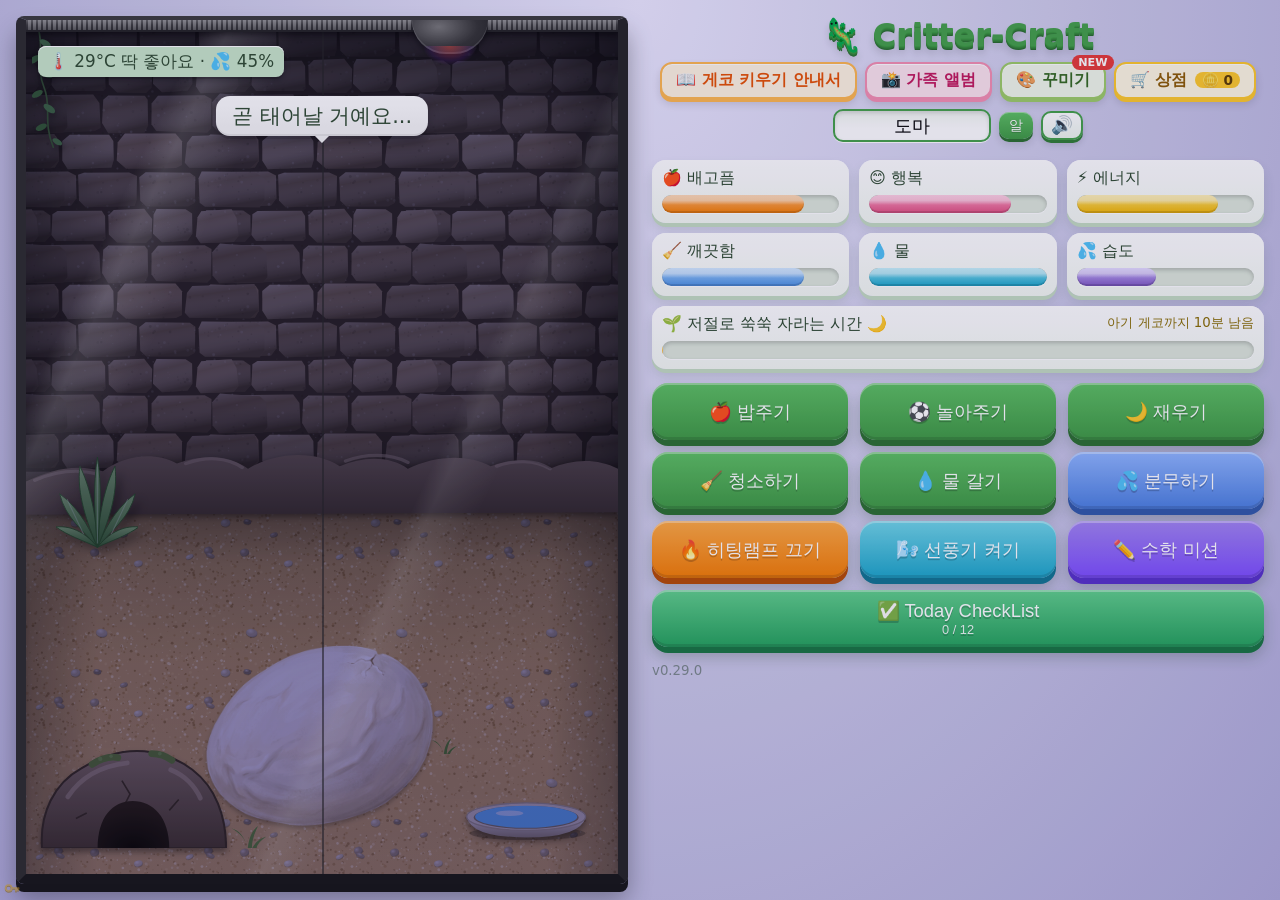
==== index.html @ 1909755d "Gecko sits on the floor: offset transparent image padding, tighter contact shadow, flatter walk (v0." ====
<!doctype html>
<html lang="ko">
<head>
<meta charset="utf-8">
<meta name="viewport" content="width=device-width, initial-scale=1">
<title>Critter-Craft 도마뱀 다마고치</title>
<meta name="theme-color" content="#3d9a41">
<link rel="manifest" href="manifest.webmanifest">
<link rel="icon" href="icon-192.png">
<link rel="apple-touch-icon" href="icon-192.png">
<link rel="stylesheet" href="style.css?v=0.29.0">
</head>
<body>
<main id="app">
  <h1>🦎 Critter-Craft</h1>
  <nav id="topLinks">
    <a id="helpLink" href="help.html">📖 게코 키우기 안내서</a>
    <button id="albumBtn">📸 가족 앨범</button>
    <button id="decorBtn">🎨 꾸미기 <span id="decorNew" hidden>NEW</span></button>
    <button id="shopBtn">🛒 상점 <span id="coinLabel">🪙 0</span></button>
  </nav>

  <section id="nameRow">
    <input id="nameInput" maxlength="10" aria-label="이름">
    <span id="stageLabel"></span>
    <button id="muteBtn">🔊</button>
  </section>

  <section id="room">
    <!-- 돌벽과 모래 바닥 (무늬는 assets/cage/wall.svg, floor.svg) -->
    <div id="wall"></div>
    <div id="floor"></div>
    <div id="lid"></div>
    <div id="lamp"><div id="glow"></div></div>
    <div id="thermo">🌡️ <span id="temp">31°C</span> · 💦 <span id="humid">45%</span></div>
    <div id="decor">
      <!-- 벽과 바닥이 만나는 곳의 바위 턱 -->
      <svg class="d-back" viewBox="0 0 400 60" preserveAspectRatio="none" aria-hidden="true">
        <defs><linearGradient id="backG" x1="0" y1="0" x2="0" y2="1"><stop offset="0" stop-color="#7b6a58"/><stop offset="1" stop-color="#4f4136"/></linearGradient></defs>
        <path d="M0 60V34c18-10 34-14 52-8 14-12 34-16 50-6 18-8 36-6 48 4 20-14 46-14 62-2 16-8 34-8 46 2 18-10 40-12 56-2 14-6 28-6 40 2 16-8 32-8 46 0v34z" fill="url(#backG)"/>
        <path d="M6 33c14-7 28-9 42-5M108 20c14-6 28-5 38 3M216 18c14-6 30-6 42 1M318 22c12-5 26-5 36 2" stroke="#a8957f" stroke-width="2.5" fill="none" stroke-linecap="round" opacity=".55"/>
      </svg>
      <!-- 위에서 늘어진 덩굴 -->
      <svg class="d-vine" viewBox="0 0 80 180" aria-hidden="true">
        <path d="M10 0C18 30 6 58 18 86s-2 52 14 90" stroke="#4d7a3a" stroke-width="2.5" fill="none" stroke-linecap="round"/>
        <g fill="#5f9e4f">
          <ellipse cx="20" cy="20" rx="9" ry="4.5" transform="rotate(30 20 20)"/>
          <ellipse cx="4" cy="44" rx="9" ry="4.5" transform="rotate(-35 4 44)" fill="#4f8c40"/>
          <ellipse cx="22" cy="66" rx="10" ry="5" transform="rotate(25 22 66)"/>
          <ellipse cx="8" cy="96" rx="9" ry="4.5" transform="rotate(-30 8 96)" fill="#4f8c40"/>
          <ellipse cx="26" cy="118" rx="10" ry="5" transform="rotate(35 26 118)"/>
          <ellipse cx="14" cy="146" rx="9" ry="4.5" transform="rotate(-25 14 146)" fill="#4f8c40"/>
          <ellipse cx="38" cy="168" rx="8" ry="4" transform="rotate(30 38 168)"/>
        </g>
      </svg>
      <!-- 다육식물 -->
      <svg class="d-plant" viewBox="0 0 90 100" aria-hidden="true">
        <defs><linearGradient id="leafG" x1="0" y1="0" x2="0" y2="1"><stop offset="0" stop-color="#9ccf7c"/><stop offset="1" stop-color="#3f7a3a"/></linearGradient></defs>
        <g fill="url(#leafG)" stroke="#346a2f" stroke-width="1">
          <path d="M45 98C30 80 10 66 4 40c16 12 30 30 41 58z"/>
          <path d="M45 98C60 80 80 66 86 40c-16 12-30 30-41 58z"/>
          <path d="M45 98C34 72 22 40 26 10c10 20 18 52 19 88z"/>
          <path d="M45 98C56 72 68 40 64 10c-10 20-18 52-19 88z"/>
          <path d="M45 98C42 66 40 30 45 0c5 30 3 66 0 98z"/>
          <path d="M45 98C28 90 14 86 0 76c18-2 34 8 45 22z"/>
          <path d="M45 98C62 90 76 86 90 76c-18-2-34 8-45 22z"/>
        </g>
        <path d="M45 94V8M30 84L12 46M60 84l18-38" stroke="#c9e8b4" stroke-width="1.2" opacity=".5" fill="none"/>
      </svg>
      <!-- 바위 은신처 -->
      <svg class="d-hide" viewBox="0 0 140 80" aria-hidden="true">
        <defs>
          <linearGradient id="hideG" x1="0" y1="0" x2="0" y2="1"><stop offset="0" stop-color="#a08b76"/><stop offset="1" stop-color="#5a4a3c"/></linearGradient>
          <radialGradient id="hideIn" cx=".5" cy="1" r=".9"><stop offset="0" stop-color="#0b0805"/><stop offset="1" stop-color="#32261c"/></radialGradient>
        </defs>
        <path d="M3 80C1 54 12 32 32 21 48 11 66 6 84 9c23 4 41 18 49 38 5 12 6 22 6 33z" fill="url(#hideG)" stroke="#45382c" stroke-width="1.5"/>
        <path d="M22 42c10-15 26-23 44-25M98 22c10 4 18 12 22 21" stroke="#cdb9a1" stroke-width="3.5" stroke-linecap="round" fill="none" opacity=".55"/>
        <path d="M62 30l6 10-4 8M104 44l-7 8M28 58l8-4" stroke="#45382c" stroke-width="1.2" fill="none"/>
        <path d="M40 18c6-4 13-6 19-5M84 10c6 0 11 2 15 5" stroke="#6b8f45" stroke-width="5" stroke-linecap="round" fill="none"/>
        <g fill="#7fa857"><circle cx="46" cy="14" r="1.6"/><circle cx="54" cy="12" r="1.3"/><circle cx="90" cy="10" r="1.4"/></g>
        <path d="M44 80c0-23 11-35 26-35s27 12 27 35z" fill="url(#hideIn)"/>
        <!-- 상점 업그레이드 2단계: 이끼 동굴 (3단계에도 남는다) -->
        <g id="hideMoss">
          <path d="M14 40c8-14 22-24 40-28 18-4 38-1 52 10 8 6 14 14 18 24" stroke="#5f9e4f" stroke-width="9" stroke-linecap="round" fill="none" opacity=".92"/>
          <path d="M20 36c10-12 24-19 38-21M92 16c12 5 22 14 27 24" stroke="#8cc56a" stroke-width="3.5" stroke-linecap="round" fill="none"/>
          <path d="M6 70c2-8 6-14 12-18M134 68c-1-8-4-14-9-18" stroke="#5f9e4f" stroke-width="6" stroke-linecap="round" fill="none"/>
          <g fill="#ffd1e8"><circle cx="36" cy="20" r="2.6"/><circle cx="76" cy="8" r="2.4"/><circle cx="112" cy="24" r="2.6"/></g>
          <g fill="#ffeb3b"><circle cx="36" cy="20" r="1"/><circle cx="76" cy="8" r="1"/><circle cx="112" cy="24" r="1"/></g>
        </g>
        <!-- 3단계: 수정 동굴 -->
        <g id="hideGems">
          <polygon points="100,80 106,54 112,80" fill="#b39ddb"/><polygon points="106,80 106,54 112,80" fill="#9575cd"/>
          <polygon points="112,80 120,62 127,80" fill="#80deea"/><polygon points="120,80 120,62 127,80" fill="#4dd0e1"/>
          <polygon points="20,80 27,58 33,80" fill="#f48fb1"/><polygon points="27,80 27,58 33,80" fill="#ec407a"/>
          <path d="M103 64l2-6M23 70l2-7M115 72l2-5" stroke="#fff" stroke-width="1.4" stroke-linecap="round" opacity=".9"/>
        </g>
      </svg>
      <!-- 도자기 물그릇 (#waterFill은 물의 양에 따라 game.js가 바꾼다) -->
      <svg class="d-dish" id="dish" viewBox="0 0 90 32" aria-label="물그릇">
        <defs><linearGradient id="bowlG" x1="0" y1="0" x2="0" y2="1"><stop offset="0" stop-color="#ece7df"/><stop offset="1" stop-color="#9e9487"/></linearGradient></defs>
        <ellipse cx="46" cy="27" rx="42" ry="5" fill="#000" opacity=".25"/>
        <path d="M2 15Q5 30 45 30T88 15z" fill="url(#bowlG)"/>
        <ellipse id="dishRim" cx="45" cy="15" rx="43" ry="10" fill="#dcd5ca" stroke="#b3a99c"/>
        <ellipse cx="45" cy="15.5" rx="38" ry="8.3" fill="#8d8478"/>
        <ellipse id="waterFill" cx="45" cy="15" rx="37" ry="8" fill="#6ec6ff"/>
        <ellipse cx="33" cy="12.5" rx="10" ry="2" fill="#fff9"/>
        <!-- 상점 업그레이드 3단계: 퐁퐁 물결 -->
        <ellipse id="dishRipple" class="ripple" cx="48" cy="15" rx="9" ry="2.2" fill="none" stroke="#fff" stroke-width="1.1"/>
        <ellipse class="ripple r2" cx="48" cy="15" rx="9" ry="2.2" fill="none" stroke="#fff" stroke-width="1.1"/>
      </svg>
      <!-- 바닥의 작은 풀 -->
      <svg class="d-tuft t1" viewBox="0 0 40 24" aria-hidden="true"><path d="M20 24C18 14 12 8 4 4c8 2 13 8 16 20 1-10 4-18 10-22-4 8-6 14-6 22 3-6 7-10 14-12-6 4-9 8-10 12z" fill="#6c9a4a"/></svg>
      <svg class="d-tuft t2" viewBox="0 0 40 24" aria-hidden="true"><path d="M20 24C18 14 12 8 4 4c8 2 13 8 16 20 1-10 4-18 10-22-4 8-6 14-6 22 3-6 7-10 14-12-6 4-9 8-10 12z" fill="#5d8c3f"/></svg>
    </div>
    <!-- 아이가 꾸민 장식 (게코보다 뒤에 놓인다) -->
    <div id="decorLayer"></div>
    <div id="decorTools" hidden>
      <button data-tool="flip" aria-label="뒤집기">↔️</button>
      <button data-tool="smaller" aria-label="작게">➖</button>
      <button data-tool="bigger" aria-label="크게">➕</button>
      <button data-tool="remove" aria-label="빼기">🗑️</button>
    </div>
    <div id="bubble"></div>
    <div id="pet">
      <div id="petBody">
        <svg id="lizard" viewBox="0 0 200 140" preserveAspectRatio="xMidYMax meet" role="img" aria-label="도마뱀"></svg>
        <img id="petImg" alt="도마뱀" style="display:none" draggable="false">
        <!-- 그림 위에 겹치는 혀·눈꺼풀. 좌표는 그림 기준 0~100 (그림과 똑같이 맞춰진다) -->
        <svg id="petFx" viewBox="0 0 100 100" preserveAspectRatio="xMidYMax meet" aria-hidden="true" style="display:none">
          <path id="tongue" d="M0 0" fill="none" stroke="#e46f86" stroke-width="2.2" stroke-linecap="round"/>
          <g id="lids">
            <ellipse id="lid1" class="lid" rx="0" ry="0"/><path id="lidLine1" class="lid-line" d="M0 0"/>
            <ellipse id="lid2" class="lid" rx="0" ry="0"/><path id="lidLine2" class="lid-line" d="M0 0"/>
          </g>
        </svg>
      </div>
    </div>
    <div id="poops"></div>
    <div id="dark" hidden>💤</div>
    <div id="playPicker" style="display:none">
      <button data-play="bugs">🦗 벌레 잡기</button>
      <button data-play="match">🃏 짝 맞추기</button>
      <button data-play="hide">🙈 숨바꼭질</button>
      <button data-play="" class="link">그만두기</button>
    </div>
    <div id="foodPicker" style="display:none">
      <button data-food="cricket">🦗 귀뚜라미</button>
      <button data-food="worm">🐛 밀웜</button>
      <button data-food="silk" id="silkBtn" style="display:none">🪱 누에 <small id="silkCount"></small></button>
      <button data-food="" class="link">그만두기</button>
    </div>
    <div id="ambient"></div>
    <div id="glass"></div>
    <canvas id="fog"></canvas>
  </section>

  <section id="stats">
    <label>🍎 배고픔<progress id="s-hunger" max="100"></progress></label>
    <label>😊 행복<progress id="s-happy" max="100"></progress></label>
    <label>⚡ 에너지<progress id="s-energy" max="100"></progress></label>
    <label>🧹 깨끗함<progress id="s-clean" max="100"></progress></label>
    <label>💧 물<progress id="s-water" max="100"></progress></label>
    <label>💦 습도<progress id="s-humid" max="100"></progress></label>
    <label class="wide">🌱 <span id="growLabel">성장</span> <small id="growLeft"></small><progress id="s-grow" max="100"></progress></label>
  </section>

  <section id="actions">
    <button data-act="feed">🍎 밥주기</button>
    <button data-act="play">⚽ 놀아주기</button>
    <button data-act="sleep" id="sleepBtn">🌙 재우기</button>
    <button data-act="clean">🧹 청소하기</button>
    <button data-act="water">💧 물 갈기</button>
    <button data-act="mist" id="mistBtn">💦 분무하기</button>
    <button id="lampBtn">🔥 히팅램프 끄기</button>
    <button id="fanBtn">🌬️ 선풍기 켜기</button>
    <button id="mathBtn">✏️ 수학 미션 <small id="mathLeft"></small></button>
    <button id="checkBtn">✅ Today CheckList <small id="checkLeft"></small></button>
  </section>

  <!-- Today CheckList: 다 체크하면 하루 한 번 성장 6시간 빨라짐 -->
  <div id="checkPanel" class="m-panel" hidden>
    <div class="m-card" role="dialog" aria-modal="true" aria-labelledby="checkTitle">
      <button id="checkClose" class="m-close" aria-label="닫기">✕</button>
      <h2 id="checkTitle">✅ Today CheckList</h2>
      <progress id="checkProg" max="12" value="0"></progress>
      <p id="checkMsg"></p>
      <p id="checkStreak"></p>
      <div id="checkList"></div>
      <button id="checkDone" class="m-big">확인</button>
    </div>
  </div>

  <!-- 짝 맞추기 놀이 -->
  <div id="matchPanel" class="m-panel" hidden>
    <div class="m-card" role="dialog" aria-modal="true" aria-labelledby="matchTitle">
      <button id="matchClose" class="m-close" aria-label="그만하기">✕</button>
      <h2 id="matchTitle">🃏 짝 맞추기</h2>
      <p id="matchMsg"></p>
      <div id="matchGrid"></div>
      <p id="matchMoves"></p>
    </div>
  </div>

  <div id="albumPanel" class="m-panel" hidden>
    <div class="m-card" role="dialog" aria-modal="true" aria-labelledby="albumTitle">
      <button id="albumClose" class="m-close" aria-label="닫기">✕</button>
      <h2 id="albumTitle">📸 가족 앨범</h2>
      <p id="albumNews" hidden></p>
      <div id="albumTabs" role="tablist">
        <button id="tabPhotos" role="tab" aria-selected="true">📷 사진</button>
        <button id="tabDex" role="tab" aria-selected="false">📖 도감 <small id="dexCount"></small></button>
      </div>
      <div id="photoView">
        <p id="albumEmpty">아직 사진이 없어요.<br>어른 게코가 알을 낳으면 여기에 사진이 남아요!</p>
        <div id="albumList"></div>
      </div>
      <div id="dexView" hidden>
        <p id="dexHint">알에서 어떤 게코가 나올지 몰라요! 만난 게코는 도감에 기록돼요.</p>
        <div id="dexList"></div>
      </div>
      <button id="albumDone" class="m-big">확인</button>
      <button id="resetBtn" class="link">처음부터 다시 시작하기</button>
    </div>
  </div>

  <!-- 처음부터 다시: 실수로 누르지 않게 한 번 더 묻는다 -->
  <div id="resetPanel" class="m-panel" hidden>
    <div class="m-card" role="alertdialog" aria-modal="true" aria-labelledby="resetTitle" aria-describedby="resetDesc">
      <h2 id="resetTitle">⚠️ 정말 처음부터 다시 할까요?</h2>
      <p id="resetDesc">지금 키우는 게코, <b>가족 앨범 사진</b>, <b>도감</b>,<br>코인과 장식이 <b>모두 사라지고</b> 되돌릴 수 없어요.</p>
      <button id="resetNo" class="m-big">아니요, 계속 키울래요</button>
      <button id="resetYes" class="m-danger">네, 모두 지우고 처음부터</button>
    </div>
  </div>

  <!-- 꾸미기 장식함: 가로 화면에서는 오른쪽 절반, 세로 화면에서는 아래쪽에 뜬다 -->
  <div id="decorTray" hidden>
    <div class="tray-head">
      <b>🎨 사육장 꾸미기</b> <small id="decorCount"></small>
      <button id="decorDone" class="m-big">다 했어요</button>
    </div>
    <p class="tray-hint">장식을 <b>끌어서</b> 사육장에 놓아요. 놓은 장식을 <b>톡</b> 누르면 뒤집기·크기·빼기를 할 수 있어요.</p>
    <div id="decorList"></div>
  </div>

  <div id="shopPanel" class="m-panel" hidden>
    <div class="m-card" role="dialog" aria-modal="true" aria-labelledby="shopTitle">
      <button id="shopClose" class="m-close" aria-label="닫기">✕</button>
      <h2 id="shopTitle">🛒 게코 상점</h2>
      <p class="shop-coins">내 코인 <b id="shopCoins">🪙 0</b></p>
      <p class="shop-hint">⚽ 놀아주기를 하면 코인을 모을 수 있어요</p>
      <p id="shopMsg"></p>
      <h3>🏠 사육장 업그레이드</h3>
      <div id="shopUps"></div>
      <h3>🎨 장식</h3>
      <div id="shopDecor"></div>
      <button id="shopDone" class="m-big">다 샀어요</button>
    </div>
  </div>

  <div id="mathPanel" class="m-panel" hidden>
    <div class="m-card" role="dialog" aria-modal="true" aria-labelledby="mathTitle">
      <button id="mathClose" class="m-close" aria-label="닫기">✕</button>
      <h2 id="mathTitle">✏️ 수학 미션</h2>
      <div id="mathIntro">
        <p>문제 5개 중 <b>4개 이상</b> 맞히면<br>🦴 <b>칼슘 영양제</b>를 받아요!</p>
        <p class="m-reward" id="mathReward"></p>
        <div id="mathGrades" role="radiogroup" aria-label="학년">
          <button data-grade="2" role="radio">2학년<small>× 구구단</small></button>
          <button data-grade="3" role="radio">3학년<small>+ − × ÷</small></button>
        </div>
        <p id="mathToday"></p>
        <p id="mathReview"></p>
        <div id="mathSkillsBox">
          <b>내 실력</b> <small>(4문제 연속 맞히면 ★ 레벨 업!)</small>
          <div id="mathSkills"></div>
        </div>
        <button id="mathStart" class="m-big">시작하기</button>
      </div>
      <div id="mathQuiz" hidden>
        <div id="mathDots"></div>
        <div id="mathTag"></div>
        <div id="mathQ"></div>
        <div id="mathA"></div>
        <div id="mathFeedback"></div>
        <div id="mathPad">
          <button data-key="1">1</button><button data-key="2">2</button><button data-key="3">3</button>
          <button data-key="4">4</button><button data-key="5">5</button><button data-key="6">6</button>
          <button data-key="7">7</button><button data-key="8">8</button><button data-key="9">9</button>
          <button data-key="del" aria-label="지우기">⌫</button><button data-key="0">0</button><button data-key="ok" class="m-ok">확인</button>
        </div>
      </div>
      <div id="mathResult" hidden>
        <div id="mathScore"></div>
        <p id="mathMsg"></p>
        <button id="mathAgain" class="m-big">다시 하기</button>
        <button id="mathDone" class="link">닫기</button>
      </div>
    </div>
  </div>

  <section id="testBar" hidden>
    <b>🧪 테스트 모드</b> · 성장 <span id="testSpeed"></span>배 · 실제 게코와 따로 저장
    <div id="testInfo"></div>
    <button data-skip="60">⏩ 1시간 건너뛰기</button>
    <button data-skip="480">⏩ 8시간 건너뛰기</button>
    <button id="testShed">🦎 탈피 시작 (하얘짐)</button>
    <button id="testShedNow">✨ 바로 허물 벗기</button>
  </section>

  <!-- 돌봄 문제: 밥 주기 전에 곱셈 한 문제 -->
  <div id="cqPanel" class="m-panel" hidden>
    <div class="m-card" role="dialog" aria-modal="true" aria-labelledby="cqTitle">
      <button id="cqClose" class="m-close" aria-label="닫기">✕</button>
      <h2 id="cqTitle"></h2>
      <div id="cqTag"></div>
      <div id="cqQ"></div>
      <div id="cqA"></div>
      <div id="cqFeedback"></div>
      <div id="cqPad">
        <button data-cq="1">1</button><button data-cq="2">2</button><button data-cq="3">3</button>
        <button data-cq="4">4</button><button data-cq="5">5</button><button data-cq="6">6</button>
        <button data-cq="7">7</button><button data-cq="8">8</button><button data-cq="9">9</button>
        <button data-cq="del" aria-label="지우기">⌫</button><button data-cq="0">0</button><button data-cq="ok" class="m-ok">확인</button>
      </div>
    </div>
  </div>

  <!-- 영어 받아쓰기: 놀이·청소·물·분무 전에 단어 하나 -->
  <div id="spPanel" class="m-panel" hidden>
    <div class="m-card" role="dialog" aria-modal="true" aria-labelledby="spTitle">
      <button id="spClose" class="m-close" aria-label="닫기">✕</button>
      <h2 id="spTitle"></h2>
      <div id="spHint"><span id="spKo"></span><span id="spLen"></span></div>
      <div id="spLives"></div>
      <div id="spTries"></div>
      <div id="spA" lang="en"></div>
      <div id="spFeedback"></div>
      <div id="spKeys" lang="en"></div>
    </div>
  </div>

  <!-- 어른용 황금 열쇠: 3자리 곱셈을 맞혀야 열린다. 학습 기록 · 설정 · 성장 단계 건너뛰기 -->
  <div id="keyPanel" class="m-panel" hidden>
    <div class="m-card" role="dialog" aria-modal="true" aria-labelledby="keyTitle">
      <button id="keyClose" class="m-close" aria-label="닫기">✕</button>
      <h2 id="keyTitle">🔑 황금 열쇠</h2>
      <div id="keyLock">
        <p class="key-hint">어른 확인 문제를 맞혀야 열려요</p>
        <div id="keyQ"></div>
        <input id="keyAns" type="text" inputmode="numeric" autocomplete="off" aria-label="정답">
        <p id="keyMsg"></p>
        <button id="keyOk" class="m-big">열기</button>
      </div>
      <div id="keyMenu" hidden>
        <h3>📊 학습 기록</h3>
        <div id="keyDays"></div>
        <div id="keyTypes"></div>
        <div id="keyWrong"></div>
        <h3>⚙️ 설정</h3>
        <label class="key-toggle"><input type="checkbox" id="keyCareQuiz"> 돌봄할 때 문제 내기
          <small>밥주기 전엔 곱셈 · 놀아주기 · 청소 · 물 갈기 · 분무 전엔 영어 받아쓰기</small></label>
        <h3>⏩ 성장 단계 건너뛰기</h3>
        <div id="keyStages"></div>
        <button id="keyDone" class="m-big">닫기</button>
      </div>
    </div>
  </div>

  <footer><button id="keyBtn" aria-label="황금 열쇠"><svg viewBox="0 0 24 24" aria-hidden="true"><circle cx="7" cy="12" r="4.5" fill="none" stroke="currentColor" stroke-width="2.6"/><path d="M11.5 12H22M18 12v4M21 12v3" fill="none" stroke="currentColor" stroke-width="2.6" stroke-linecap="round"/></svg></button><small style="opacity:.5">v0.29.0</small></footer>
</main>
<script src="game.js?v=0.29.0"></script>
<script>
  // 앱처럼 설치 + 인터넷 없이도 실행 (sw.js)
  if ("serviceWorker" in navigator) navigator.serviceWorker.register("sw.js").catch(() => {});
</script>
</body>
</html>
---- style.css ----
:root { --bg: #e8f5e9; --card: #fff; --ink: #2e4a2f; --accent: #43a047; }
* { box-sizing: border-box; }
body { margin: 0; min-height: 100vh; font-family: "Malgun Gothic", system-ui, sans-serif; color: var(--ink);
  background: radial-gradient(ellipse at 50% 0, #f7fff5, var(--bg) 45%, #cfe6cd); background-attachment: fixed; }
#app { max-width: 420px; margin: 0 auto; padding: 16px; text-align: center; }
/* 제목: 아래로 겹친 그림자로 도톰하게 */
h1 { margin: 8px 0 12px; font-size: 1.6rem; color: var(--accent);
  text-shadow: 0 1px 0 #3a9a3e, 0 2px 0 #348937, 0 3px 0 #2e7d32, 0 4px 0 #276b2a, 0 7px 8px #0003; }
#nameRow { display: flex; gap: 8px; justify-content: center; align-items: center; margin-bottom: 8px; }
#nameInput { font-size: 1.1rem; width: 9em; text-align: center; border: 2px solid var(--accent); border-radius: 10px; padding: 4px;
  background: linear-gradient(#f1f6f0, #fff 60%); box-shadow: inset 0 2px 4px #0002, 0 1px 0 #fff; }
#stageLabel { background: linear-gradient(#5cc160, #3d9a41); color: #fff; border-radius: 10px; padding: 4px 10px; font-size: .9rem;
  text-shadow: 0 1px 0 #0003; box-shadow: inset 0 1px 0 #fff6, 0 3px 0 #2a6f2d, 0 5px 8px #0002; }
/* 사육장(테라리움): 검은 프레임 + 돌 배경벽 + 모래 바닥재 */
#room { position: relative; height: 280px; overflow: hidden; border: 10px solid #2b2b2b; border-top-width: 4px; border-radius: 8px;
  /* --floor: 벽과 바닥이 만나는 높이 (위에서부터 %) */
  --floor: 65%;
  background: linear-gradient(#5f5143 65%, #c79d62 65%);
  /* 안쪽: 뚜껑 밑 그늘 + 가장자리 어둡게 / 바깥: 두꺼운 프레임 아랫면 + 바닥에 드리운 그림자 */
  border-color: #3a3a3a #232323 #151515 #2b2b2b;
  box-shadow: inset 0 22px 26px -14px #000a, inset 0 0 30px #0007, inset 0 -10px 14px -8px #fff2,
    0 8px 0 #141414, 0 16px 24px #0005; transition: filter .5s; }
#room.night { filter: brightness(.55); }
/* 배경 그림(assets/cage/background.png)이 있으면 그림을 쓰고 기본 장식은 숨긴다 */
#room.has-bg { background-size: cover; background-position: center bottom; }
#room.has-bg #decor, #room.has-bg #wall, #room.has-bg #floor { display: none; }
/* 돌벽: 위쪽(뚜껑 그늘)과 양옆을 어둡게 해서 깊이감 */
#wall { position: absolute; left: 0; right: 0; top: 0; height: var(--floor);
  background: linear-gradient(#000a, #0000 22%, #0000 78%, #0005), linear-gradient(90deg, #0006, #0000 14%, #0000 86%, #0006),
    url(assets/cage/wall.svg) 0 0 / 200px auto repeat; }
/* 모래 바닥: 안쪽(벽 쪽)은 어둡고 앞쪽은 밝게 */
#floor { position: absolute; left: 0; right: 0; bottom: 0; top: calc(var(--floor) - 1px);
  background: linear-gradient(#0007, #0002 18%, #0000 45%, #fff1), linear-gradient(90deg, #0004, #0000 12%, #0000 88%, #0004),
    url(assets/cage/floor.svg) 0 0 / 150px auto repeat;
  box-shadow: inset 0 6px 8px -4px #0009; }
.d-back { left: 0; width: 100%; height: 9%; bottom: calc(100% - var(--floor) - 2%); }
#decor .d-back { filter: drop-shadow(0 3px 3px #0006); }
.d-vine { left: 1%; top: 10px; width: 9%; }
#decor .d-vine { filter: drop-shadow(2px 4px 3px #0006); }
.d-tuft { width: 7%; }
.d-tuft.t1 { left: 34%; bottom: 3%; }
.d-tuft.t2 { right: 27%; bottom: 14%; width: 5%; }
#decor .d-tuft { filter: none; }

/* ---- 아이가 꾸민 장식 ---- */
#decorLayer { position: absolute; inset: 0; pointer-events: none; }
.decor-item { position: absolute; transform: translate(-50%, -100%) scaleX(var(--flip, 1)); line-height: 1; user-select: none;
  filter: drop-shadow(0 5px 3px #0006); touch-action: none; }
#room.decorating .decor-item { pointer-events: auto; cursor: grab; }
#room.decorating .decor-item.sel { outline: 3px dashed #ffeb3b; outline-offset: 4px; border-radius: 8px; }
#room.decorating .decor-item.dragging { cursor: grabbing; filter: drop-shadow(0 14px 8px #0007); opacity: .9; }
#room.decorating #pet { pointer-events: none; }
#room.decorating::after { content: "🎨 꾸미는 중"; position: absolute; right: 10px; top: 20px; z-index: 6; padding: 3px 10px; border-radius: 999px;
  background: #ffeb3bdd; color: #5a4a00; font-weight: bold; font-size: .9rem; }
#decorTools { position: absolute; z-index: 7; display: flex; gap: 6px; transform: translate(-50%, -100%); padding: 6px; border-radius: 14px;
  background: linear-gradient(#fff, #f2f2f2); box-shadow: 0 4px 0 #0002, 0 8px 14px #0005; }
#decorTools button { font-size: 1.3rem; width: 46px; height: 46px; border: 0; border-radius: 10px; cursor: pointer; background: #f3f0ff;
  box-shadow: 0 3px 0 #d3c7f5; }
#decorTools button:active { transform: translateY(2px); box-shadow: 0 1px 0 #d3c7f5; }
#decorBtn { position: relative; padding: 6px 14px; border-radius: 12px; border: 2px solid #9ccc65; background: #f1f8e9; color: #33691e; font: inherit;
  font-weight: bold; cursor: pointer; box-shadow: inset 0 1px 0 #fff, 0 3px 0 #9ccc65, 0 5px 8px #0002; }
#decorBtn:active { transform: translateY(2px); box-shadow: inset 0 1px 0 #fff, 0 1px 0 #9ccc65; }
#decorNew { position: absolute; top: -9px; right: -10px; padding: 1px 6px; border-radius: 999px; background: #e53935; color: #fff;
  font-size: .7rem; animation: pulse 1.2s ease-in-out infinite; }
@keyframes pulse { 50% { transform: scale(1.15); } }
/* 장식함 */
#decorTray { position: fixed; left: 0; right: 0; bottom: 0; z-index: 30; max-height: 46vh; overflow-y: auto; padding: 12px 14px 16px;
  border-radius: 22px 22px 0 0; text-align: center; background: linear-gradient(#fffdf5, #f4f8ec); box-shadow: 0 -6px 24px #0004; }
.tray-head { display: flex; align-items: center; gap: 8px; }
.tray-head b { font-size: 1.15rem; color: #33691e; }
.tray-head small { color: #6a7a5a; flex: 1; text-align: left; }
.tray-head .m-big { width: auto; margin: 0; padding: 8px 18px; font-size: 1rem; background: linear-gradient(#7cc96f, #43a047);
  box-shadow: inset 0 2px 0 #fff5, 0 4px 0 #2e7d32; }
.tray-hint { margin: 6px 0 10px; font-size: .85rem; color: #5d6b50; }
#decorList { display: grid; grid-template-columns: repeat(auto-fill, minmax(92px, 1fr)); gap: 8px; }
.tray-item { position: relative; padding: 8px 4px 6px; border-radius: 14px; background: #fff; border: 2px solid #dfe8d3; cursor: grab;
  touch-action: none; user-select: none; box-shadow: 0 3px 0 #dfe8d3; }
.tray-item .ti-icon { display: block; font-size: 2.4rem; line-height: 1.1; }
.tray-item .ti-name { display: block; font-size: .8rem; font-weight: bold; color: #3e4d33; }
.tray-item.locked { cursor: default; background: #f1f1ee; border-color: #e2e2dc; box-shadow: none; }
.tray-item.locked .ti-icon { filter: grayscale(1) brightness(.6); opacity: .45; }
.tray-item .ti-how { display: block; margin-top: 2px; font-size: .68rem; line-height: 1.25; color: #8a7a5a; }
.tray-item .ti-new { position: absolute; top: -7px; right: -5px; padding: 0 5px; border-radius: 999px; background: #e53935; color: #fff; font-size: .65rem; }
.tray-item .ti-bar { display: block; height: 5px; margin: 4px 6px 0; border-radius: 99px; background: #e2ddd0; overflow: hidden; }
.tray-item .ti-bar i { display: block; height: 100%; background: #f9a825; }
.decor-ghost { position: fixed; z-index: 60; pointer-events: none; transform: translate(-50%, -100%); line-height: 1; filter: drop-shadow(0 12px 8px #0006); }
#lid { position: absolute; inset: 0 0 auto 0; height: 12px; z-index: 4; border-bottom: 2px solid #222; box-shadow: 0 3px 5px #0007;
  background: linear-gradient(#fff3, transparent 50%, #0004), repeating-linear-gradient(90deg, #3a3a3a 0 2px, #777 2px 5px); }
#lamp { position: absolute; top: 0; right: 22%; width: 48px; height: 22px; z-index: 4; border-radius: 0 0 24px 24px; pointer-events: none;
  background: radial-gradient(ellipse at 35% 20%, #777, #333 55%, #1d1d1d); box-shadow: 0 3px 6px #0008, inset 0 -2px 0 #fff2; }
#glow { position: absolute; left: 50%; top: 16px; width: 180px; height: 170px; transform: translateX(-50%); background: radial-gradient(ellipse at top, #fff3b099, transparent 70%); transition: background .5s; }
#room.night #glow { background: radial-gradient(ellipse at top, #ff5a3a55, transparent 70%); }
#room.lamp-off #glow { display: none; }
#lamp { pointer-events: auto; cursor: pointer; }
#glow { pointer-events: none; }
#thermo[data-zone="cold"] { background: #bbdefb; }
#thermo[data-zone="good"] { background: #c8e6c9; }
#thermo[data-zone="hot"] { background: #ffccbc; }
#thermo { position: absolute; left: 8px; top: 20px; z-index: 5; background: #fffd; border-radius: 8px; padding: 2px 6px; font-size: .8rem;
  box-shadow: inset 0 1px 0 #fff, 0 2px 0 #0002, 0 3px 6px #0005; }
/* 장식이 바닥·벽에 그림자를 드리워 떠 보이지 않게 */
#decor svg { position: absolute; filter: drop-shadow(0 4px 3px #0006); }
#decor .d-plant { filter: drop-shadow(5px 6px 4px #0005); }
.d-plant { left: 5%; bottom: calc(100% - var(--floor) - 6%); width: 14%; }
.d-hide { left: 2%; bottom: 3%; width: 32%; }
.d-dish { right: 5%; bottom: 4%; width: 21%; }
/* 앞유리 반사광 + 가운데 미닫이 문틈 */
#glass { position: absolute; inset: 0; z-index: 2; pointer-events: none;
  background: linear-gradient(115deg, transparent 18%, #ffffff26 21%, transparent 28%, transparent 62%, #ffffff16 64%, transparent 69%); }
#glass::after { content: ""; position: absolute; left: 50%; top: 0; bottom: 0; width: 2px; background: #2229; }
/* #pet: 돌아다니는 틀. left는 game.js가 바꾸고, --face가 -1이면 왼쪽을 본다 */
/* --sink: 그림 아래 투명 여백만큼 내려서 발이 바닥에 닿게 (game.js updateSink) */
#pet { position: absolute; left: 22.5%; bottom: 5%; width: 55%; height: 62%; transform: translateY(var(--sink, 0px)) scaleX(var(--face, 1)); }
/* 발밑 그림자: 몸이 뜨면 작고 옅어진다 (transform 때문에 #pet 안에서만 뒤로 깔림) */
#pet::after { content: ""; position: absolute; left: 14%; right: 14%; bottom: -2.5%; height: 7%; z-index: -1; pointer-events: none;
  background: radial-gradient(closest-side, #0008, #0004 55%, transparent); animation: shadow-bob 3.2s ease-in-out infinite; }
@keyframes shadow-bob { 50% { transform: scale(.97); opacity: .9; } }
#room.night #pet::after { animation: none; }
#room[data-action="play"] #pet::after { animation: shadow-hop .5s ease-in-out infinite; }
@keyframes shadow-hop { 50% { transform: scale(.65); opacity: .45; } }
/* #petBody: 그림 + 겹치는 혀·눈꺼풀을 같이 움직이는 틀 (걷기·먹기·뛰기 애니메이션은 여기에) */
#petBody { position: absolute; inset: 0; transform-origin: 35% 90%; transition: transform .4s ease; }
#lizard, #petImg { filter: drop-shadow(0 3px 2px #0004); }
/* 숨쉬기: 배 쪽이 살짝 볼록해졌다 돌아온다. 잘 때는 더 느리게 */
#lizard, #petImg { display: block; position: absolute; inset: 0; width: 100%; height: 100%;
  transform-origin: 50% 72%; animation: breathe 3.2s ease-in-out infinite; }
#petImg { object-fit: contain; object-position: center bottom; pointer-events: none; -webkit-user-drag: none; -webkit-touch-callout: none;
  transition: filter 2.5s ease; }
#lizard.sleeping, #petImg.sleeping { animation-duration: 5s; }
@keyframes breathe { 50% { transform: scale(1.012, 1.03); } }
#petFx { position: absolute; inset: 0; width: 100%; height: 100%; overflow: visible; pointer-events: none; }
#tongue { stroke-dasharray: 0 999; }
#lids { opacity: 0; transition: opacity .35s; }
.lid-line { fill: none; stroke: #4a3218; stroke-width: .8; stroke-linecap: round; }
#pet { -webkit-touch-callout: none; user-select: none; }
/* 길게 쓰다듬기: 눈을 지그시 감고 턱을 바닥에 댄다 */
#pet.petting #petBody { transform: rotate(4deg) translateY(2%); transition: transform .6s ease; }
#pet.petting #lids { opacity: 1; }
#pet.petting #petImg { animation-duration: 4.6s; }
/* 유리를 두드리면 고개를 들고 쳐다본다 */
#pet.look #petBody { transform: rotate(-3deg); transition: transform .25s ease-out; }
/* 탈피 직전: 몸이 뿌옇고 하얗게 변한다 */
#pet.pale #petImg { filter: saturate(.25) brightness(1.2) contrast(.8) drop-shadow(0 3px 2px #0004); }
/* 탈피 중: 벽에 몸을 비빈다 */
#pet.rubbing #petBody { animation: rub .16s ease-in-out infinite alternate; }
@keyframes rub { from { transform: translateX(-3px) rotate(-1.5deg); } to { transform: translateX(3px) rotate(1.5deg); } }
#pet.walking #petBody { animation: waddle .45s ease-in-out infinite alternate; }
@keyframes waddle { from { transform: rotate(-1.2deg) translateX(-1px); } to { transform: rotate(1.2deg) translateX(1px); } }
#bubble { position: absolute; top: 48px; left: 50%; transform: translateX(-50%); background: linear-gradient(#fff, #f2f2f2); border-radius: 14px; padding: 4px 12px; font-size: .95rem; z-index: 5; min-height: 1.6em; white-space: nowrap;
  box-shadow: inset 0 -2px 0 #0001, 0 3px 0 #0002, 0 6px 12px #0004; }
#bubble::after { content: ""; position: absolute; left: 50%; bottom: -7px; margin-left: -7px; border: 7px solid transparent; border-bottom: 0; border-top-color: #f2f2f2; }
/* 응가: 누르면 집게로 집혀 올라가며 사라진다 */
#poops .poop { position: absolute; z-index: 3; transform: translate(-50%, -50%); font-size: 1.5rem; padding: 6px; cursor: pointer; user-select: none; touch-action: manipulation; filter: drop-shadow(0 3px 2px #0006); }
#poops.pickable .poop { animation: wiggle .4s infinite alternate; filter: drop-shadow(0 0 6px #ffeb3b) drop-shadow(0 3px 2px #0006); }
#poops .poop.picked { animation: none; transition: transform .5s, opacity .5s; transform: translate(-50%, -170%) scale(.6); opacity: 0; }
.tongs { animation: rise .6s ease-out forwards; }
#dish { cursor: pointer; }
#dark { position: absolute; left: 16px; top: 52px; font-size: 2rem; animation: zzz 2.4s ease-in-out infinite; }
@keyframes zzz { 0% { transform: translate(0, 10px); opacity: .3; } 50% { opacity: 1; } 100% { transform: translate(14px, -16px); opacity: .3; } }

/* 활동 효과 */
.fx { position: absolute; transform: translate(-50%, -50%); z-index: 3; font-size: 2rem; pointer-events: none; user-select: none; filter: drop-shadow(0 4px 3px #0005); }
.food { transition: left .9s ease-in, top .9s ease-in; }
.bug { pointer-events: auto; cursor: pointer; font-size: 2.6rem; padding: 10px; touch-action: manipulation; animation: wiggle .3s infinite alternate; }
@keyframes wiggle { from { transform: translate(-50%, -50%) rotate(-12deg); } to { transform: translate(-50%, -50%) rotate(12deg); } }
.rise-fx { animation: rise 1.8s ease-out forwards; }
@keyframes rise { to { transform: translate(-50%, -150px) scale(1.4); opacity: 0; } }
#room[data-action="eat"] #petBody { animation: chomp .25s ease-in-out infinite alternate; }
#room[data-action="play"] #petBody { animation: hop .5s ease-in-out infinite; }
/* 탈피 효과: 떨어지는 허물 조각, 바닥에 남은 허물 */
.flake { width: 7px; height: 5px; border-radius: 40%; background: #f6f3eaee; box-shadow: 0 0 2px #fff; font-size: 0;
  animation: flake-fall 1.5s ease-in forwards; }
@keyframes flake-fall { to { transform: translate(calc(-50% + var(--dx, 0px)), 46px) rotate(220deg); opacity: 0; } }
.skin { width: 22%; z-index: 2; filter: drop-shadow(0 2px 2px #0003); }
.skin svg { display: block; width: 100%; }
.skin.eaten { transition: transform 1.6s ease-in, opacity 1.6s ease-in; transform: translate(-50%, -50%) scale(.15); opacity: 0; }
/* ---- 사냥 놀이: 집게에 물린 밀웜 ---- */
.lure { z-index: 5; font-size: 2.2rem; }
.lure .lure-tongs { position: absolute; left: 50%; bottom: 62%; width: .5em; height: 2.6em; transform: translateX(-50%);
  filter: drop-shadow(1px 2px 1px #0005); }
#room.hiding #decor { opacity: .3; transition: opacity .4s; }
.lure .worm { display: inline-block; animation: wiggle-worm .35s infinite alternate; transition: opacity .2s; }
@keyframes wiggle-worm { from { transform: rotate(-15deg); } to { transform: rotate(15deg); } }
.lure.empty .worm { opacity: 0; }
#room.hunting { touch-action: none; cursor: grab; }
/* 몸을 낮추고 꼬리를 부르르 떨다가 → 덥석! */
#pet.crouch #petBody { animation: crouch .12s ease-in-out infinite alternate; }
@keyframes crouch { from { transform: translateY(3%) scaleY(.95) rotate(1deg); } to { transform: translateY(3%) scaleY(.95) rotate(-.6deg) translateX(-1%); } }
#pet.strike #petBody { animation: strike .3s ease-out; }
@keyframes strike { 40% { transform: translateX(14%) translateY(-2%); } 100% { transform: none; } }

/* ---- 숨바꼭질: 돌·통나무·화분 ---- */
.hide-spot { pointer-events: auto; cursor: pointer; z-index: 4; width: 26%; touch-action: manipulation; transition: transform .3s ease-out; }
.hide-spot svg { display: block; width: 100%; }
.hide-spot.lift { transform: translate(-50%, -95%) rotate(-8deg); }
.hide-spot.over { animation-name: hop-over; animation-timing-function: ease-in-out; z-index: 5; }
@keyframes hop-over { 50% { transform: translate(-50%, -100%) scale(1.08); } }
.hide-spot.right { filter: drop-shadow(0 0 12px #ffeb3b) drop-shadow(0 4px 3px #0005); }
.hide-spot.wrong { animation: shake .35s; }
@keyframes shake { 25% { transform: translate(-60%, -95%); } 75% { transform: translate(-40%, -95%); } }
#pet.gone #petBody { transform: scale(.25) translateY(25%); opacity: 0; transition: transform .4s ease-in, opacity .4s; }
#pet.gone::after { opacity: 0; }
#room.hiding #pet { pointer-events: none; }

/* 유리 두드림: 동그랗게 퍼지는 파문 */
.knock-fx { width: 12px; height: 12px; border-radius: 50%; border: 2px solid #ffffffd0; box-shadow: 0 0 6px #fff8; z-index: 5;
  animation: ripple .55s ease-out forwards; }
@keyframes ripple { to { width: 80px; height: 80px; opacity: 0; border-width: 1px; } }
.spray-fx { animation: spray .9s ease-out forwards; font-size: 1.6rem; }
@keyframes spray { from { opacity: .9; } to { transform: translate(calc(-50% + var(--dx, 0px)), 70px) scale(.6); opacity: 0; } }

/* ---- 결로: 습도가 높으면 유리 가장자리부터 뿌옇게 김이 서리고 물방울이 맺힌다 ---- */
#fog { position: absolute; left: 0; top: 12px; width: 100%; height: calc(100% - 12px); z-index: 4; pointer-events: none; }
#room.foggy { touch-action: none; }

/* ---- 실제 시간에 따른 조명 ---- */
#ambient { position: absolute; inset: 0; z-index: 2; pointer-events: none; transition: opacity 3s; }
body[data-tod="day"] #ambient { mix-blend-mode: screen;
  background: linear-gradient(118deg, #fff6c855 0 12%, transparent 30%, #fff6c82e 42%, transparent 55%),
              radial-gradient(ellipse at 10% -10%, #fff3c070, transparent 60%); }
body[data-tod="dawn"] #ambient { mix-blend-mode: soft-light; background: linear-gradient(160deg, #ffb38a88, #ffd9a044 50%, transparent); }
body[data-tod="dusk"] #ambient { mix-blend-mode: soft-light; background: linear-gradient(200deg, #ff8a3daa, #ffb06044 55%, #6a4aa044); }
/* 밤: 나이트 글로 램프(붉은빛) + 푸른 달빛 */
body[data-tod="night"] #ambient { mix-blend-mode: multiply; background: linear-gradient(#5a5fb0aa, #4a3f8a99); }
body[data-tod="night"] #glow { background: radial-gradient(ellipse at top, #ff4a3a77, #a03cff22 55%, transparent 72%); }
body[data-tod="night"] #room.lamp-off #ambient { background: linear-gradient(#3a3f80cc, #2a2560bb); }
/* 화면 전체 색감도 은은하게 */
body::after { content: ""; position: fixed; inset: 0; z-index: 40; pointer-events: none; transition: background 3s; }
body[data-tod="dawn"]::after { background: #ffb38a10; }
body[data-tod="dusk"]::after { background: #ff8a3d14; }
body[data-tod="night"]::after { background: #2b246622; }
body[data-tod="night"] { background: radial-gradient(ellipse at 50% 0, #ece9ff, #cfcdea 45%, #aeaad8); background-attachment: fixed; }
body[data-tod="dusk"] { background: radial-gradient(ellipse at 50% 0, #fff6ea, #f3e3cf 45%, #dcc6a4); background-attachment: fixed; }
@keyframes chomp { to { transform: translateX(8px) scale(1.04); } }
@keyframes hop { 50% { transform: translateY(-18px); } }
#foodPicker, #playPicker { position: absolute; left: 50%; bottom: 14px; transform: translateX(-50%); z-index: 6; display: flex; gap: 8px; align-items: center; background: linear-gradient(#fff, #f4f4f4); border-radius: 16px; padding: 8px; box-shadow: inset 0 -2px 0 #0001, 0 4px 0 #0002, 0 8px 16px #0005; white-space: nowrap; }
#playPicker { flex-wrap: wrap; justify-content: center; white-space: normal; width: max-content; max-width: 94%; }
#playPicker button[data-play]:not(.link) { font-size: 1.05rem; padding: 10px 12px; border: 0; border-radius: 12px; cursor: pointer;
  background: linear-gradient(#f3fff2, #c8efc4); box-shadow: inset 0 1px 0 #fff, 0 3px 0 #6fbf6a, 0 5px 6px #0002; }
#playPicker button[data-play]:not(.link):active { transform: translateY(2px); box-shadow: inset 0 1px 0 #fff, 0 1px 0 #6fbf6a; }
#foodPicker button[data-food]:not(.link) { font-size: 1.05rem; padding: 10px 12px; border: 0; border-radius: 12px; cursor: pointer;
  background: linear-gradient(#fff8ee, #ffe0b2); box-shadow: inset 0 1px 0 #fff, 0 3px 0 #ffb74d, 0 5px 6px #0002; }
#foodPicker button[data-food]:not(.link):active { transform: translateY(2px); box-shadow: inset 0 1px 0 #fff, 0 1px 0 #ffb74d; }
#app.busy #actions button { opacity: .5; }
#stats { display: grid; grid-template-columns: 1fr 1fr; gap: 10px; margin: 14px 0 16px; text-align: left; }
/* 상태 카드: 윗면 하이라이트 + 아랫면 두께 + 그림자 */
#stats label { background: linear-gradient(var(--card), #f3f8f1); border-radius: 14px; padding: 8px 10px 10px; font-size: .9rem;
  box-shadow: inset 0 1px 0 #fff, 0 4px 0 #c3dbc1, 0 7px 12px #2e4a2f22; }
#stats .wide { grid-column: 1 / -1; }
#growLeft { float: right; color: #8a6d00; }
#growLeft:empty { display: none; }
/* 게이지: 움푹 파인 홈 + 볼록하고 반짝이는 채움. 색은 --c1(밝은)~--c2(진한) */
progress { --c1: #7fd683; --c2: #3c9a40; -webkit-appearance: none; appearance: none; display: block; width: 100%; height: 16px; margin-top: 6px;
  border: 0; border-radius: 999px; overflow: hidden; background: #dde7da; box-shadow: inset 0 2px 4px #0003, 0 1px 0 #fff; }
progress::-webkit-progress-bar { background: transparent; }
progress::-webkit-progress-value { border-radius: 999px; transition: width .4s;
  background: linear-gradient(#ffffff80 0 30%, transparent 55%), linear-gradient(var(--c1), var(--c2)); box-shadow: inset 0 -2px 0 #0002; }
progress::-moz-progress-bar { border-radius: 999px;
  background: linear-gradient(#ffffff80 0 30%, transparent 55%), linear-gradient(var(--c1), var(--c2)); box-shadow: inset 0 -2px 0 #0002; }
#s-hunger { --c1: #ffb36b; --c2: #f57c00; }
#s-happy  { --c1: #ff9ec4; --c2: #e0507f; }
#s-energy { --c1: #ffe36b; --c2: #f2b600; }
#s-clean  { --c1: #a5d3ff; --c2: #4a90e2; }
#s-water  { --c1: #8fe3f5; --c2: #1aa6c9; }
#s-humid  { --c1: #c9b8ff; --c2: #7e57c2; }
#s-grow   { --c1: #ffd54f; --c2: #f9a825; }
#actions { display: grid; grid-template-columns: 1fr 1fr; gap: 12px; }
/* 행동 버튼: 젤리처럼 볼록한 윗면 + 두꺼운 아랫면, 누르면 쑥 들어간다 */
#actions button { --top: #5cc160; --bot: #3d9a41; --edge: #2a6f2d;
  font-size: 1.2rem; padding: 16px 8px; border: 0; border-radius: 16px; color: #fff; cursor: pointer;
  background: linear-gradient(var(--top), var(--bot)); text-shadow: 0 2px 0 #0003;
  box-shadow: inset 0 2px 0 #ffffff59, inset 0 -3px 0 #0000001f, 0 6px 0 var(--edge), 0 10px 14px #1b3a1c40;
  transition: transform .08s, box-shadow .08s; }
#actions button:active { transform: translateY(5px);
  box-shadow: inset 0 2px 0 #ffffff40, inset 0 -1px 0 #0000001f, 0 1px 0 var(--edge), 0 3px 6px #1b3a1c40; }
#actions #lampBtn { --top: #ffa940; --bot: #f57c00; --edge: #b54a00; }
#actions #fanBtn { --top: #6fd6e8; --bot: #1aa6c9; --edge: #0f7390; }
#actions #mistBtn { --top: #8fb6ff; --bot: #4a7fe0; --edge: #2f58a8; }
#actions #mathBtn { grid-column: 1 / -1; --top: #a084f0; --bot: #7c4dff; --edge: #5531c9; }
#mathLeft { display: block; font-size: .8rem; opacity: .9; }
#actions #checkBtn { grid-column: 1 / -1; --top: #5fd08a; --bot: #22a35a; --edge: #16753e; }
#checkLeft { display: block; font-size: .8rem; opacity: .9; }
#checkPanel { z-index: 55; }
#checkPanel progress { width: 100%; height: 16px; }
#checkMsg { font-weight: bold; color: #16753e; white-space: pre-line; }
#checkStreak { margin: 4px 0; padding: 4px 10px; border-radius: 999px; display: inline-block; background: #fff3e0; color: #e65100; font-size: .9rem; font-weight: bold; }
#checkPanel .m-card { max-width: 980px; }
#checkList { display: grid; grid-template-columns: repeat(3, 1fr); gap: 12px; text-align: left; }
.chk-col { padding: 4px 10px 6px; border-radius: 16px; background: #f6f3fd; }
@media (max-width: 640px) { #checkList { grid-template-columns: 1fr; } }
#checkPanel .m-big { max-width: 320px; margin-left: auto; margin-right: auto; }
#checkList h3 { margin: 12px 0 6px; font-size: 1.05rem; color: #5531c9; }
#checkList .chk { display: flex; align-items: center; gap: 10px; width: 100%; margin: 0 0 6px; padding: 10px 12px; border: 2px solid #d7e8dc;
  border-radius: 14px; background: #fff; font: inherit; font-size: 1rem; text-align: left; color: var(--ink); cursor: pointer; touch-action: manipulation; }
#checkList .chk .box { flex: none; display: grid; place-items: center; width: 26px; height: 26px; border: 2px solid #9bc5a8; border-radius: 8px;
  background: #fff; color: #fff; font-weight: bold; }
#checkList .chk.on { border-color: #22a35a; background: #eafaf0; }
#checkList .chk.on .box { border-color: #22a35a; background: #22a35a; }
#checkList .chk.on span:last-child { color: #16753e; }

/* ---- 수학 미션 창 ---- */
[hidden] { display: none !important; }
.m-panel { position: fixed; inset: 0; z-index: 50; display: flex; align-items: center; justify-content: center; padding: 16px;
  background: #1e2f1fa6; }
.m-card { position: relative; width: 100%; max-width: 380px; max-height: 100%; overflow-y: auto; padding: 18px 16px 20px; border-radius: 22px; text-align: center;
  background: linear-gradient(#fff, #f6f2ff); box-shadow: inset 0 2px 0 #fff, 0 6px 0 #d3c7f5, 0 18px 32px #0006; }
.m-card h2 { margin: 0 0 8px; font-size: 1.35rem; color: #5531c9; }
.m-card p { margin: 8px 0; line-height: 1.5; }
.m-close { position: absolute; top: 10px; right: 10px; width: 36px; height: 36px; border: 0; border-radius: 50%; font-size: 1rem; cursor: pointer;
  background: linear-gradient(#fff, #eee); box-shadow: 0 2px 0 #ccc, 0 3px 6px #0002; }
.m-reward { display: inline-block; padding: 4px 12px; border-radius: 999px; background: #fff3e0; color: #e65100; font-size: .9rem; font-weight: bold; }
#mathGrades { display: grid; grid-template-columns: repeat(2, 1fr); gap: 8px; margin: 10px 0; }
#mathGrades button { padding: 10px 4px; border: 2px solid #d3c7f5; border-radius: 14px; font-size: 1.05rem; font-weight: bold; color: #5531c9; cursor: pointer;
  background: linear-gradient(#fff, #f1ecff); box-shadow: 0 4px 0 #d3c7f5; }
#mathGrades button small { display: block; font-size: .85rem; font-weight: normal; }
#mathGrades button.on { color: #fff; border-color: #5531c9; background: linear-gradient(#a084f0, #7c4dff); box-shadow: inset 0 2px 0 #fff5, 0 4px 0 #5531c9; }
#mathGrades button:active { transform: translateY(3px); box-shadow: 0 1px 0 #d3c7f5; }
#mathToday { font-size: .9rem; color: #6a5d8a; }
/* 큰 보라 버튼 (시작/다시 하기)과 숫자판 확인 버튼 */
.m-big, #mathPad .m-ok, #cqPad .m-ok { border: 0; color: #fff; cursor: pointer; text-shadow: 0 2px 0 #0003;
  background: linear-gradient(#a084f0, #7c4dff); box-shadow: inset 0 2px 0 #fff5, 0 5px 0 #5531c9, 0 8px 12px #5531c940; }
.m-big { display: block; width: 100%; margin: 12px 0 6px; padding: 14px; border-radius: 16px; font-size: 1.2rem; font-weight: bold; }
.m-big:active, #mathPad .m-ok:active, #cqPad .m-ok:active { transform: translateY(4px); box-shadow: inset 0 2px 0 #fff5, 0 1px 0 #5531c9; }
#mathDots { display: flex; justify-content: center; gap: 8px; margin: 4px 0 12px; }
#mathDots span { width: 14px; height: 14px; border-radius: 50%; background: #e3dcf7; box-shadow: inset 0 2px 3px #0002; }
#mathDots .now { background: #fff; box-shadow: 0 0 0 3px #7c4dff; }
#mathDots .ok { background: radial-gradient(circle at 35% 30%, #a5e8a8, #43a047); }
#mathDots .no { background: radial-gradient(circle at 35% 30%, #ffab91, #e53935); }
#mathQ, #cqQ { font-size: 2.2rem; font-weight: bold; letter-spacing: 1px; }
#mathA, #cqA { margin: 8px auto 4px; width: 60%; padding: 6px; border-radius: 14px; font-size: 2rem; font-weight: bold; color: #5531c9;
  background: #fff; box-shadow: inset 0 3px 6px #0002, 0 1px 0 #fff; }
#mathFeedback, #cqFeedback { min-height: 1.6em; font-weight: bold; white-space: pre-line; }
#mathTag, #cqTag { display: inline-block; margin-bottom: 6px; padding: 2px 10px; border-radius: 999px; font-size: .85rem; background: #efe9fc; color: #5531c9; }
#mathTag.review, #cqTag.review { background: #fff3e0; color: #e65100; font-weight: bold; }
#mathReview { font-size: .9rem; color: #6a5d8a; }
#mathSkillsBox { margin: 8px 0; padding: 8px; border-radius: 14px; background: #f6f3fd; font-size: .9rem; color: #5531c9; }
#mathSkillsBox small { color: #6a5d8a; }
#mathSkills { display: flex; flex-wrap: wrap; justify-content: center; gap: 4px; margin-top: 6px; }
#mathSkills span { padding: 3px 8px; border-radius: 999px; background: #fff; border: 1px solid #d3c7f5; font-size: .8rem; white-space: nowrap; }
#mathSkills span.weak { border-color: #ffb74d; background: #fff3e0; color: #e65100; }
#mathFeedback.ok, #cqFeedback.ok { color: #2e7d32; }
#mathFeedback.no, #cqFeedback.no { color: #d84315; }
#mathPad, #cqPad { display: grid; grid-template-columns: repeat(3, 1fr); gap: 8px; margin-top: 6px; }
#mathPad button, #cqPad button { padding: 12px 0; border-radius: 14px; font-size: 1.5rem; font-weight: bold; touch-action: manipulation; user-select: none; }
#mathPad button:not(.m-ok), #cqPad button:not(.m-ok) { border: 0; color: var(--ink); cursor: pointer;
  background: linear-gradient(#fff, #eef0f4); box-shadow: inset 0 2px 0 #fff, 0 4px 0 #c9cdd6, 0 6px 8px #0001; }
#mathPad button:not(.m-ok):active, #cqPad button:not(.m-ok):active { transform: translateY(3px); box-shadow: inset 0 2px 0 #fff, 0 1px 0 #c9cdd6; }
#mathPad .m-ok, #cqPad .m-ok { font-size: 1.15rem; }
#mathScore { font-size: 1.8rem; white-space: pre-line; line-height: 1.4; }
#mathMsg { white-space: pre-line; font-weight: bold; }

/* ---- 가족 앨범: 살짝 기울어진 폴라로이드 사진 ---- */
#topLinks { display: flex; gap: 8px; justify-content: center; flex-wrap: wrap; margin: -4px 0 10px; }
#topLinks #helpLink { margin: 0; }
#albumBtn { padding: 6px 14px; border-radius: 12px; border: 2px solid #f48fb1; background: #fce4ec; color: #c2185b; font: inherit; font-weight: bold; cursor: pointer;
  box-shadow: inset 0 1px 0 #fff, 0 3px 0 #f48fb1, 0 5px 8px #0002; }
#albumBtn:active { transform: translateY(2px); box-shadow: inset 0 1px 0 #fff, 0 1px 0 #f48fb1; }
#albumPanel .m-card { background: linear-gradient(#fff, #fdf1f5); box-shadow: inset 0 2px 0 #fff, 0 6px 0 #f3c6d6, 0 18px 32px #0006; }
#albumPanel h2 { color: #c2185b; }
#resetBtn { display: block; margin: 10px auto 0; font-size: .85rem; color: #a08890; }
/* 처음부터 다시 확인 창: 앨범 위에 뜬다 */
#resetPanel { z-index: 60; }
#resetPanel .m-card { background: linear-gradient(#fff, #fff3f0); box-shadow: inset 0 2px 0 #fff, 0 6px 0 #f5c6bd, 0 18px 32px #0006; }
#resetPanel h2 { color: #c62828; }
#resetPanel .m-big { background: linear-gradient(#7cc96f, #43a047); box-shadow: inset 0 2px 0 #fff5, 0 5px 0 #2e7d32, 0 8px 12px #2e7d3240; }
#resetPanel .m-big:active { box-shadow: inset 0 2px 0 #fff5, 0 1px 0 #2e7d32; }
.m-danger { display: block; width: 100%; margin: 10px 0 0; padding: 10px; border: 2px solid #e57373; border-radius: 14px; background: #fff;
  color: #c62828; font: inherit; font-size: .95rem; font-weight: bold; cursor: pointer; }
.m-danger:active { transform: translateY(2px); background: #ffebee; }
#albumNews { white-space: pre-line; font-weight: bold; padding: 8px 10px; border-radius: 14px; background: #fff8e1; color: #8a5a00; }
#albumEmpty { color: #8a6a76; }
#albumTabs { display: flex; gap: 8px; justify-content: center; margin: 10px 0 4px; }
#albumTabs button { flex: 1; max-width: 160px; padding: 7px 10px; border-radius: 12px; border: 2px solid #f48fb1; background: #fff; color: #c2185b;
  font: inherit; font-weight: bold; cursor: pointer; }
#albumTabs button[aria-selected="true"] { background: #f48fb1; color: #fff; }
#albumTabs small { font-weight: normal; }
#photoView[hidden], #dexView[hidden] { display: none; }
#dexHint { color: #8a6a76; font-size: .9rem; }
#dexList { display: grid; grid-template-columns: repeat(auto-fill, minmax(118px, 1fr)); gap: 10px; margin: 10px 4px 4px; }
.dex-card { margin: 0; padding: 6px 6px 8px; border-radius: 14px; background: #fff; border: 2px solid #f3c6d6; text-align: center; }
.dex-card img { display: block; width: 100%; aspect-ratio: 1; object-fit: contain; border-radius: 10px; background: #fdf6f0; }
.dex-card.unknown { background: #f6eef1; border-style: dashed; }
.dex-card.unknown img { filter: brightness(0); opacity: .22; background: none; }
.dex-card b { display: block; margin-top: 4px; font-size: .95rem; }
.dex-card small { display: block; font-size: .7rem; color: #8a8a8a; line-height: 1.3; }
.dex-card .no { color: #c2185b; font-size: .7rem; font-weight: bold; }
#albumList { display: grid; grid-template-columns: 1fr 1fr; gap: 16px 12px; margin: 14px 4px 4px; }
.photo { margin: 0; padding: 8px 8px 10px; background: #fff; border-radius: 4px; transform: rotate(-2.5deg);
  box-shadow: 0 1px 2px #0002, 0 6px 12px #0003; }
.photo:nth-child(even) { transform: rotate(2deg); }
.photo img, .photo svg { display: block; width: 100%; aspect-ratio: 1; object-fit: contain; border-radius: 2px;
  background: linear-gradient(#e8dccb, #d2bd98); box-shadow: inset 0 0 8px #0003; }
.photo figcaption { margin-top: 6px; line-height: 1.35; }
.photo figcaption b { display: block; font-size: 1rem; }
.photo figcaption span { display: block; font-size: .8rem; }
.photo figcaption small { display: block; font-size: .7rem; color: #8a8a8a; }
#testBar { margin-top: 14px; padding: 10px; border: 2px dashed #f9a825; border-radius: 12px; background: #fffde7; font-size: .85rem; }
#testBar[hidden] { display: none; }
#testInfo { margin: 6px 0; color: #6a5d1a; }
#testBar button { margin: 2px; padding: 6px 10px; border: 1px solid #f9a825; border-radius: 8px; background: #fff; cursor: pointer; }
#helpLink { display: inline-block; margin: -4px 0 10px; padding: 6px 14px; border-radius: 12px; background: #fff3e0; color: #e65100; font-weight: bold; text-decoration: none; border: 2px solid #ffb74d;
  box-shadow: inset 0 1px 0 #fff, 0 3px 0 #ffb74d, 0 5px 8px #0002; }
#helpLink:active { transform: translateY(2px); box-shadow: inset 0 1px 0 #fff, 0 1px 0 #ffb74d; }
#muteBtn { border: 2px solid var(--accent); background: linear-gradient(#fff, #eef6ed); border-radius: 10px; font-size: 1.1rem; padding: 2px 8px; cursor: pointer;
  box-shadow: 0 3px 0 #2e7d32, 0 5px 6px #0002; }
#muteBtn:active { transform: translateY(2px); box-shadow: 0 1px 0 #2e7d32; }
#pet { cursor: pointer; touch-action: manipulation; }
footer { margin-top: 16px; display: flex; align-items: center; justify-content: space-between; }
/* 황금 열쇠: 아래 왼쪽 구석에 작게 (어른용) */
#keyBtn { position: fixed; left: 2px; bottom: 2px; z-index: 30; width: 20px; height: 20px; padding: 2px; border: 0; background: none;
  color: #d4a017; cursor: pointer; opacity: .55; filter: drop-shadow(0 1px 0 #8a6500); }
#keyBtn svg { display: block; width: 100%; height: 100%; }
#keyBtn:active { transform: scale(.9); }
#keyPanel { z-index: 60; }
#keyPanel .m-card { background: linear-gradient(#fff, #fff8e1); box-shadow: inset 0 2px 0 #fff, 0 6px 0 #ffe082, 0 18px 32px #0006; }
#keyPanel h2 { color: #a67c00; }
#keyStages { display: grid; gap: 8px; margin: 10px 0 4px; }
#keyStages button { padding: 12px; border: 2px solid #ffd54f; border-radius: 14px; background: #fff; color: #8a6500; font: inherit;
  font-size: 1.1rem; font-weight: bold; cursor: pointer; box-shadow: 0 4px 0 #ffe082; }
#keyStages button:active { transform: translateY(3px); box-shadow: 0 1px 0 #ffe082; }
#keyStages button:disabled { opacity: .4; cursor: default; transform: none; box-shadow: none; }
#keyStages small { display: block; font-size: .8rem; font-weight: normal; }
.key-hint { font-size: .85rem; color: #8a7a5a; }
#keyQ { font-size: 1.8rem; font-weight: bold; color: #5a4300; margin: 6px 0; }
#keyAns { width: 100%; box-sizing: border-box; padding: 10px; border: 2px solid #ffd54f; border-radius: 12px; font: inherit;
  font-size: 1.5rem; text-align: center; }
#keyMsg { min-height: 1.5em; color: #c62828; font-weight: bold; }
#keyPanel .m-big { background: linear-gradient(#ffca28, #e6a100); box-shadow: inset 0 2px 0 #fff5, 0 5px 0 #a67c00, 0 8px 12px #a67c0040; }
#keyPanel .m-big:active { box-shadow: inset 0 2px 0 #fff5, 0 1px 0 #a67c00; }

/* ---- 가로 화면(태블릿·PC): 왼쪽 절반은 사육장(화면 높이 가득), 오른쪽 절반은 상태 게이지·버튼 ---- */
@media (min-width: 700px) and (min-aspect-ratio: 1/1) {
  #app { max-width: none; height: 100vh; height: 100dvh; padding: 16px; overflow-y: auto; display: grid; column-gap: 24px;
    grid-template-columns: minmax(0, 1fr) minmax(0, 1fr);
    /* 오른쪽 칸 줄들은 내용만큼, 남는 높이는 마지막 줄이 갖는다 → 사육장이 오른쪽 줄 높이를 늘리지 않는다 */
    grid-template-rows: repeat(7, min-content) 1fr; align-content: start; }
  #app > * { grid-column: 2; }
  #room { grid-column: 1; grid-row: 1 / -1; height: auto; min-height: 0; align-self: stretch; --floor: 56%; }
  /* 꾸미는 동안 장식함은 오른쪽 절반을 덮는다 */
  #decorTray { left: auto; right: 16px; top: 16px; bottom: 16px; width: calc(50% - 28px); max-height: none; border-radius: 22px; }
  #decorList { grid-template-columns: repeat(auto-fill, minmax(110px, 1fr)); }
  .tray-item .ti-icon { font-size: 3rem; }
  h1 { margin-top: 0; font-size: 2rem; }

  /* 사육장이 커진 만큼 안의 물건도 키운다 */
  #lamp { width: 76px; height: 34px; border-radius: 0 0 38px 38px; }
  #glow { top: 26px; width: 70%; height: 55%; }
  #thermo { top: 26px; left: 12px; font-size: 1.05rem; padding: 4px 10px; }
  #bubble { top: 76px; font-size: 1.3rem; padding: 6px 16px; }
  #dark { top: 70px; font-size: 3rem; }
  .fx { font-size: 3rem; }
  .bug { font-size: 3.8rem; }
  .spray-fx { font-size: 2.4rem; }
  #poops .poop { font-size: 2.3rem; }
  #foodPicker, #playPicker { bottom: 24px; padding: 10px; gap: 10px; }
  #foodPicker button[data-food]:not(.link), #playPicker button[data-play]:not(.link) { font-size: 1.35rem; padding: 14px 16px; }
  .lure { font-size: 3.4rem; }
  .knock-fx { border-width: 3px; }

  /* 오른쪽: 게이지 3칸, 버튼 3칸으로 높이를 아낀다 */
  #stats { grid-template-columns: repeat(3, 1fr); margin: 10px 0 14px; }
  #stats label { font-size: 1rem; }
  progress { height: 18px; }
  #actions { grid-template-columns: repeat(3, 1fr); gap: 12px; }
  #actions button { font-size: 1.15rem; padding: 16px 6px; }
  #actions #mathBtn { grid-column: auto; }
  #actions #checkBtn { grid-column: 1 / -1; padding: 10px 6px; }
}
/* 가로 화면인데 높이가 낮은 기기(휴대폰 가로): 오른쪽을 더 촘촘하게 */
@media (min-width: 700px) and (min-aspect-ratio: 1/1) and (max-height: 560px) {
  h1 { font-size: 1.4rem; margin-bottom: 6px; }
  #stats { gap: 6px; margin: 6px 0 10px; }
  #stats label { padding: 5px 8px 7px; font-size: .85rem; }
  progress { height: 12px; margin-top: 3px; }
  #actions { gap: 8px; }
  #actions button { padding: 9px 4px; font-size: 1rem; }
}
.link { background: none; border: 0; color: #6a8a6b; text-decoration: underline; cursor: pointer; }

/* ---- 상점 (v0.11.0) ---- */
#shopBtn { padding: 6px 14px; border-radius: 12px; border: 2px solid #ffca28; background: #fff8e1; color: #8d5a00; font: inherit; font-weight: bold; cursor: pointer;
  box-shadow: inset 0 1px 0 #fff, 0 3px 0 #ffca28, 0 5px 8px #0002; }
#shopBtn:active { transform: translateY(2px); box-shadow: inset 0 1px 0 #fff, 0 1px 0 #ffca28; }
#coinLabel { display: inline-block; margin-left: 2px; padding: 0 7px; border-radius: 999px; background: #ffca28; color: #5a3a00; font-size: .85em; }
#shopPanel .m-card { max-width: 440px; background: linear-gradient(#fff, #fff8e1); box-shadow: inset 0 2px 0 #fff, 0 6px 0 #ffe082, 0 18px 32px #0006; }
#shopPanel h2 { color: #b26a00; }
#shopPanel h3 { margin: 14px 0 6px; font-size: 1rem; color: #6d4c00; text-align: left; }
#shopPanel .m-big { background: linear-gradient(#ffb74d, #fb8c00); box-shadow: inset 0 2px 0 #fff5, 0 5px 0 #c25e00, 0 8px 12px #c25e0040; }
.shop-coins { margin: 4px 0; font-size: 1.15rem; }
.shop-coins b { padding: 2px 12px; border-radius: 999px; background: #ffca28; color: #5a3a00; }
.shop-hint { margin: 4px 0; font-size: .85rem; color: #8a7a5a; }
#shopMsg { min-height: 1.5em; margin: 4px 0; font-weight: bold; color: #2e7d32; }
.shop-up { display: flex; align-items: center; gap: 10px; padding: 8px 10px; margin: 6px 0; border-radius: 14px; background: #fff; border: 2px solid #f3e2b3; text-align: left; }
.shop-up .si { flex: none; font-size: 2rem; }
.shop-up .st { flex: 1; min-width: 0; line-height: 1.3; }
.shop-up .st b { display: block; font-size: .95rem; }
.shop-up .st small { display: block; font-size: .75rem; color: #8a7a5a; }
.shop-lv { color: #f9a825; letter-spacing: 1px; font-size: .85rem; }
.buy { flex: none; padding: 8px 12px; border: 0; border-radius: 12px; font: inherit; font-weight: bold; color: #5a3a00; cursor: pointer; white-space: nowrap;
  background: linear-gradient(#ffe082, #ffca28); box-shadow: 0 3px 0 #c79100; }
.buy:active { transform: translateY(2px); box-shadow: 0 1px 0 #c79100; }
.buy.poor { background: #eee; color: #9e9e9e; box-shadow: 0 3px 0 #ccc; }
.buy.done { background: #c8e6c9; color: #2e7d32; box-shadow: none; cursor: default; }
#shopDecor { display: grid; grid-template-columns: repeat(2, 1fr); gap: 8px; }
.shop-dec { padding: 8px 6px; border-radius: 14px; background: #fff; border: 2px solid #f3e2b3; }
.shop-dec .si { display: block; font-size: 2.8rem; line-height: 1.1; }
.shop-dec b { display: block; font-size: .9rem; margin: 2px 0 6px; }
.shop-dec .buy { width: 100%; }
/* 그림으로 된 장식(루비·드래곤): 이모지처럼 글자 크기(1em)를 따른다 */
.dsvg { display: block; width: 1em; height: 1em; margin: 0 auto; }
.coin-fx { white-space: nowrap; font-weight: bold; font-size: 1.4rem; color: #ffca28; text-shadow: 0 2px 0 #7a5200, 0 0 6px #000a; }

/* ---- 사육장 업그레이드 그림 (#room의 data-hide / data-dish / data-floor) ---- */
#hideMoss, #hideGems, .ripple { display: none; }
#room[data-hide="2"] #hideMoss, #room[data-hide="3"] #hideMoss, #room[data-hide="3"] #hideGems { display: inline; }
#room[data-hide="3"] .d-hide { width: 35%; }
#room[data-dish="2"] .d-dish { width: 24%; }
#room[data-dish="2"] #bowlG stop:first-child { stop-color: #d6ecff; }
#room[data-dish="2"] #bowlG stop:last-child { stop-color: #3f79bd; }
#room[data-dish="2"] #dishRim { fill: #b9dcfa; stroke: #5d93cf; }
#room[data-dish="3"] .d-dish { width: 27%; }
#room[data-dish="3"] #bowlG stop:first-child { stop-color: #fff3c4; }
#room[data-dish="3"] #bowlG stop:last-child { stop-color: #b8861f; }
#room[data-dish="3"] #dishRim { fill: #ffe08a; stroke: #c9962c; }
#room[data-dish="3"] .ripple { display: inline; transform-box: fill-box; transform-origin: center; animation: ripple 2.4s ease-out infinite; }
#room[data-dish="3"] .ripple.r2 { animation-delay: 1.2s; }
@keyframes ripple { from { transform: scale(.3); opacity: .9; } to { transform: scale(3.4); opacity: 0; } }
#room[data-floor="2"] #floor { filter: sepia(.35) saturate(1.3) brightness(.82) hue-rotate(-10deg); }
#room[data-floor="3"] #floor { filter: sepia(.4) saturate(1.5) brightness(.72) hue-rotate(35deg); }

/* ---- 돌봄 문제 창 ---- */
#cqPanel { z-index: 55; }
#cqPanel h2 { font-size: 1.2rem; }

/* ---- 영어 받아쓰기 창 ---- */
#spPanel { z-index: 55; }
#spPanel h2 { font-size: 1.2rem; }
#spHint { display: flex; align-items: center; justify-content: center; gap: 10px; }
#spKo { font-size: 1.1rem; font-weight: bold; color: #5531c9; }
#spLen { padding: 2px 8px; border-radius: 999px; background: #efe9fc; color: #5531c9; font-size: .8rem; }
#spLives { font-size: .95rem; margin: 2px 0; }
#spTries { font-size: 1.3rem; font-weight: bold; letter-spacing: 3px; color: #888; line-height: 1.35; }
#spTries .sp-bad, #spTries .sp-miss { color: #e53935; }
#spA { margin: 6px auto 4px; width: 75%; min-height: 1.3em; padding: 6px; border-radius: 14px; font-size: 2rem; font-weight: bold;
  letter-spacing: 4px; color: #5531c9; background: #fff; box-shadow: inset 0 3px 6px #0002, 0 1px 0 #fff; }
#spA .sp-ok { color: #2e7d32; }
#spFeedback { min-height: 1.6em; font-weight: bold; white-space: pre-line; }
#spFeedback.ok { color: #2e7d32; }
#spFeedback.no { color: #d84315; }
#spKeys { display: flex; flex-direction: column; gap: 6px; margin-top: 6px; }
#spKeys > div { display: flex; justify-content: center; gap: 4px; }
#spKeys button { flex: 0 1 9%; min-width: 0; padding: 11px 0; border: 0; border-radius: 10px; font-size: 1.25rem; font-weight: bold;
  color: var(--ink); cursor: pointer; touch-action: manipulation; user-select: none;
  background: linear-gradient(#fff, #eef0f4); box-shadow: inset 0 2px 0 #fff, 0 3px 0 #c9cdd6, 0 5px 6px #0001; }
#spKeys button:active { transform: translateY(3px); box-shadow: inset 0 2px 0 #fff, 0 1px 0 #c9cdd6; }
#spKeys .sp-ctrl button { flex: 1 1 0; font-size: 1.05rem; }
#spKeys .sp-ctrl .m-ok { color: #fff; text-shadow: 0 2px 0 #0003;
  background: linear-gradient(#a084f0, #7c4dff); box-shadow: inset 0 2px 0 #fff5, 0 4px 0 #5531c9; }

/* ---- 황금 열쇠: 학습 기록 ---- */
#keyPanel .m-card { max-width: 460px; text-align: left; }
#keyPanel h2, #keyLock { text-align: center; }
#keyPanel h3 { margin: 16px 0 6px; font-size: 1rem; color: #8a6500; }
.key-sub { margin: 10px 0 4px !important; font-size: .85rem; color: #6a5a3a; }
.key-table { width: 100%; border-collapse: collapse; font-size: .9rem; }
.key-table th, .key-table td { padding: 4px 6px; border-bottom: 1px solid #f1e3b5; text-align: center; }
.key-table th { color: #8a6500; font-weight: bold; background: #fff3cd; }
.key-table td:first-child, .key-table th:first-child { text-align: left; }
.key-table tr.weak td { color: #e65100; font-weight: bold; }
.key-wrong { margin: 4px 0; padding-left: 18px; font-size: .9rem; columns: 2; }
.key-toggle { display: block; padding: 8px 10px; border-radius: 12px; background: #fff; border: 2px solid #ffe082; font-weight: bold; cursor: pointer; }
.key-toggle input { width: 18px; height: 18px; vertical-align: -3px; margin-right: 6px; }
.key-toggle small { display: block; margin: 2px 0 0 26px; font-weight: normal; color: #6a5a3a; }
#keyPanel #keyStages { margin-top: 4px; }

/* ---- 짝 맞추기 ---- */
#matchPanel { z-index: 55; }
#matchMsg { min-height: 1.5em; font-weight: bold; color: #5531c9; }
#matchMoves { font-size: .9rem; color: #6a5d8a; }
#matchGrid { display: grid; grid-template-columns: repeat(4, 1fr); gap: 8px; }
#matchGrid .mcard { aspect-ratio: 3 / 4; border: 0; border-radius: 14px; font-size: 2rem; cursor: pointer; touch-action: manipulation; user-select: none;
  background: linear-gradient(#8fd19e, #43a047); box-shadow: inset 0 2px 0 #fff6, 0 4px 0 #2e7d32; transition: transform .15s; }
#matchGrid .mcard.up { background: #fff; box-shadow: inset 0 0 0 3px #d3c7f5, 0 4px 0 #c9cdd6; transform: rotateY(180deg) scaleX(-1); }
#matchGrid .mcard.done { background: #eafaf0; box-shadow: inset 0 0 0 3px #22a35a, 0 2px 0 #16753e; opacity: .85; }
#matchGrid .mcard:active { transform: translateY(3px); }
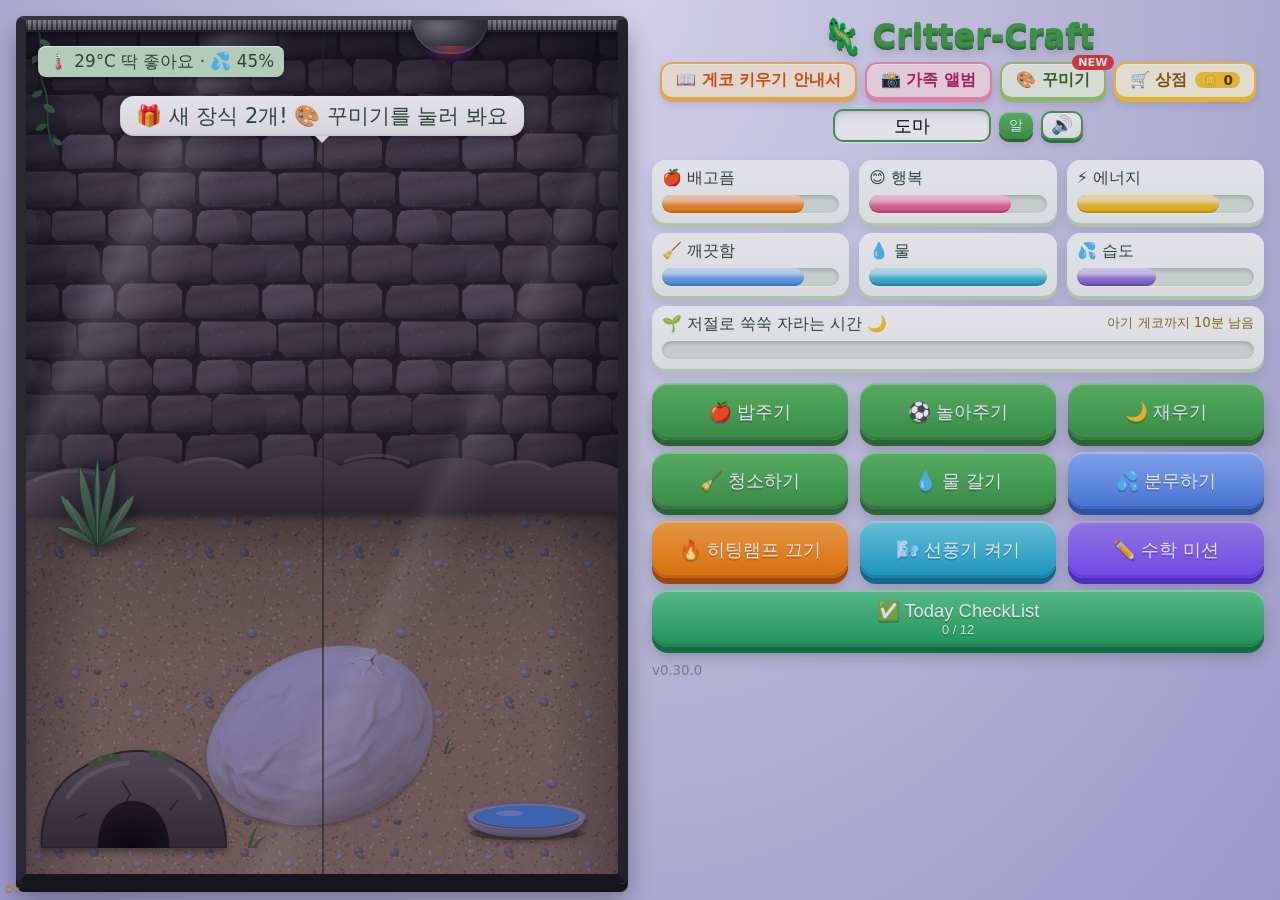
==== commit cc5fd57c: "Many more speech bubble lines: per-mood variants, time/season/checklist situational talk, gecko fact" ====
--- a/index.html
+++ b/index.html
@@ -8,7 +8,7 @@
 <link rel="manifest" href="manifest.webmanifest">
 <link rel="icon" href="icon-192.png">
 <link rel="apple-touch-icon" href="icon-192.png">
-<link rel="stylesheet" href="style.css?v=0.29.0">
+<link rel="stylesheet" href="style.css?v=0.30.0">
 </head>
 <body>
 <main id="app">
@@ -367,9 +367,9 @@
     </div>
   </div>
 
-  <footer><button id="keyBtn" aria-label="황금 열쇠"><svg viewBox="0 0 24 24" aria-hidden="true"><circle cx="7" cy="12" r="4.5" fill="none" stroke="currentColor" stroke-width="2.6"/><path d="M11.5 12H22M18 12v4M21 12v3" fill="none" stroke="currentColor" stroke-width="2.6" stroke-linecap="round"/></svg></button><small style="opacity:.5">v0.29.0</small></footer>
+  <footer><button id="keyBtn" aria-label="황금 열쇠"><svg viewBox="0 0 24 24" aria-hidden="true"><circle cx="7" cy="12" r="4.5" fill="none" stroke="currentColor" stroke-width="2.6"/><path d="M11.5 12H22M18 12v4M21 12v3" fill="none" stroke="currentColor" stroke-width="2.6" stroke-linecap="round"/></svg></button><small style="opacity:.5">v0.30.0</small></footer>
 </main>
-<script src="game.js?v=0.29.0"></script>
+<script src="game.js?v=0.30.0"></script>
 <script>
   // 앱처럼 설치 + 인터넷 없이도 실행 (sw.js)
   if ("serviceWorker" in navigator) navigator.serviceWorker.register("sw.js").catch(() => {});
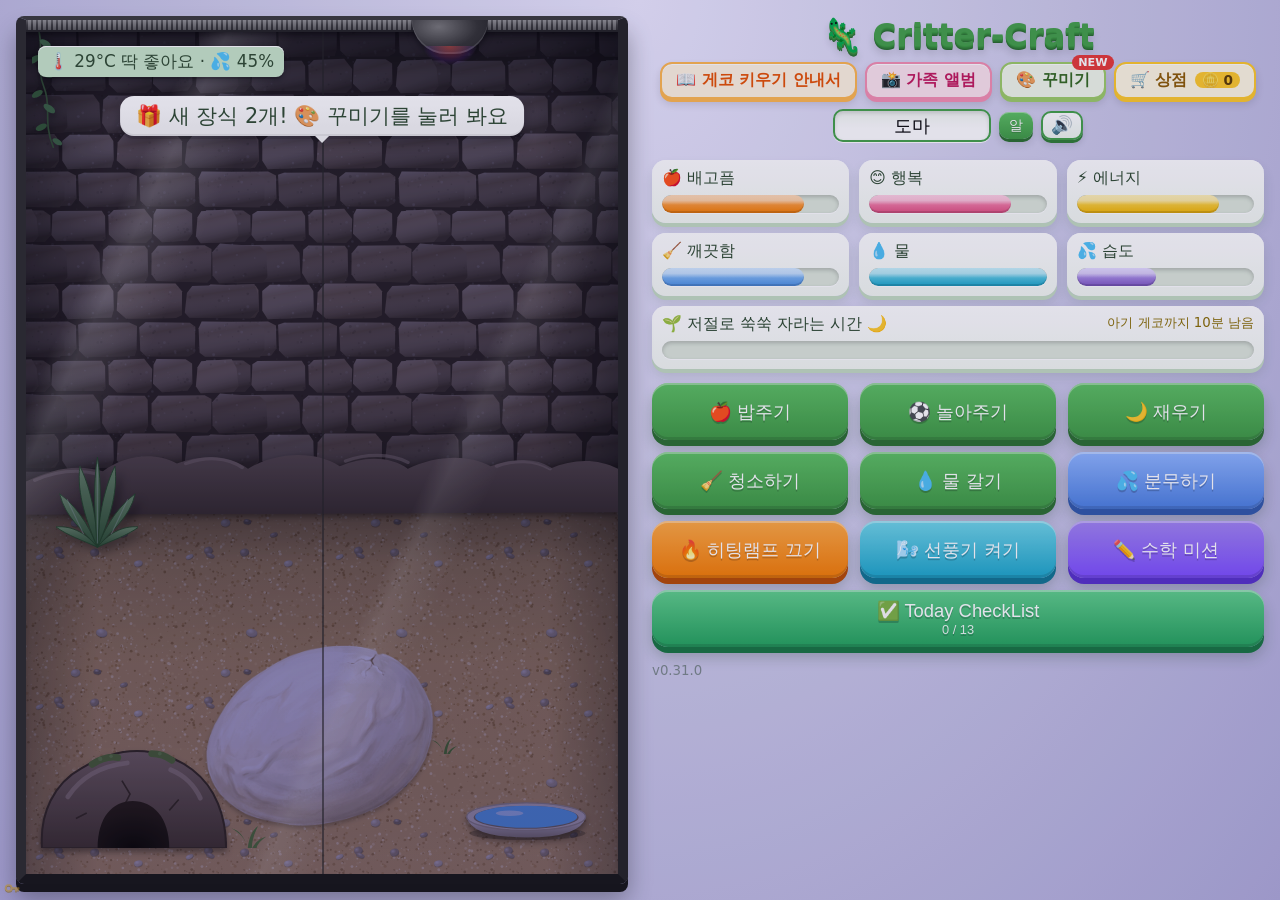
==== commit ebe07404: "CheckList: add 13th item about rude behavior (v0.31.0) Co-Authored-By: Claude Opus 5.5 <noreply@anth" ====
--- a/index.html
+++ b/index.html
@@ -8,7 +8,7 @@
 <link rel="manifest" href="manifest.webmanifest">
 <link rel="icon" href="icon-192.png">
 <link rel="apple-touch-icon" href="icon-192.png">
-<link rel="stylesheet" href="style.css?v=0.30.0">
+<link rel="stylesheet" href="style.css?v=0.31.0">
 </head>
 <body>
 <main id="app">
@@ -182,7 +182,7 @@
     <div class="m-card" role="dialog" aria-modal="true" aria-labelledby="checkTitle">
       <button id="checkClose" class="m-close" aria-label="닫기">✕</button>
       <h2 id="checkTitle">✅ Today CheckList</h2>
-      <progress id="checkProg" max="12" value="0"></progress>
+      <progress id="checkProg" max="13" value="0"></progress>
       <p id="checkMsg"></p>
       <p id="checkStreak"></p>
       <div id="checkList"></div>
@@ -367,9 +367,9 @@
     </div>
   </div>
 
-  <footer><button id="keyBtn" aria-label="황금 열쇠"><svg viewBox="0 0 24 24" aria-hidden="true"><circle cx="7" cy="12" r="4.5" fill="none" stroke="currentColor" stroke-width="2.6"/><path d="M11.5 12H22M18 12v4M21 12v3" fill="none" stroke="currentColor" stroke-width="2.6" stroke-linecap="round"/></svg></button><small style="opacity:.5">v0.30.0</small></footer>
+  <footer><button id="keyBtn" aria-label="황금 열쇠"><svg viewBox="0 0 24 24" aria-hidden="true"><circle cx="7" cy="12" r="4.5" fill="none" stroke="currentColor" stroke-width="2.6"/><path d="M11.5 12H22M18 12v4M21 12v3" fill="none" stroke="currentColor" stroke-width="2.6" stroke-linecap="round"/></svg></button><small style="opacity:.5">v0.31.0</small></footer>
 </main>
-<script src="game.js?v=0.30.0"></script>
+<script src="game.js?v=0.31.0"></script>
 <script>
   // 앱처럼 설치 + 인터넷 없이도 실행 (sw.js)
   if ("serviceWorker" in navigator) navigator.serviceWorker.register("sw.js").catch(() => {});
--- a/style.css
+++ b/style.css
@@ -297,6 +297,7 @@
 #checkList .chk.on { border-color: #22a35a; background: #eafaf0; }
 #checkList .chk.on .box { border-color: #22a35a; background: #22a35a; }
 #checkList .chk.on span:last-child { color: #16753e; }
+#checkList .chk small { display: block; font-size: .8rem; color: #8a7f9e; }
 
 /* ---- 수학 미션 창 ---- */
 [hidden] { display: none !important; }
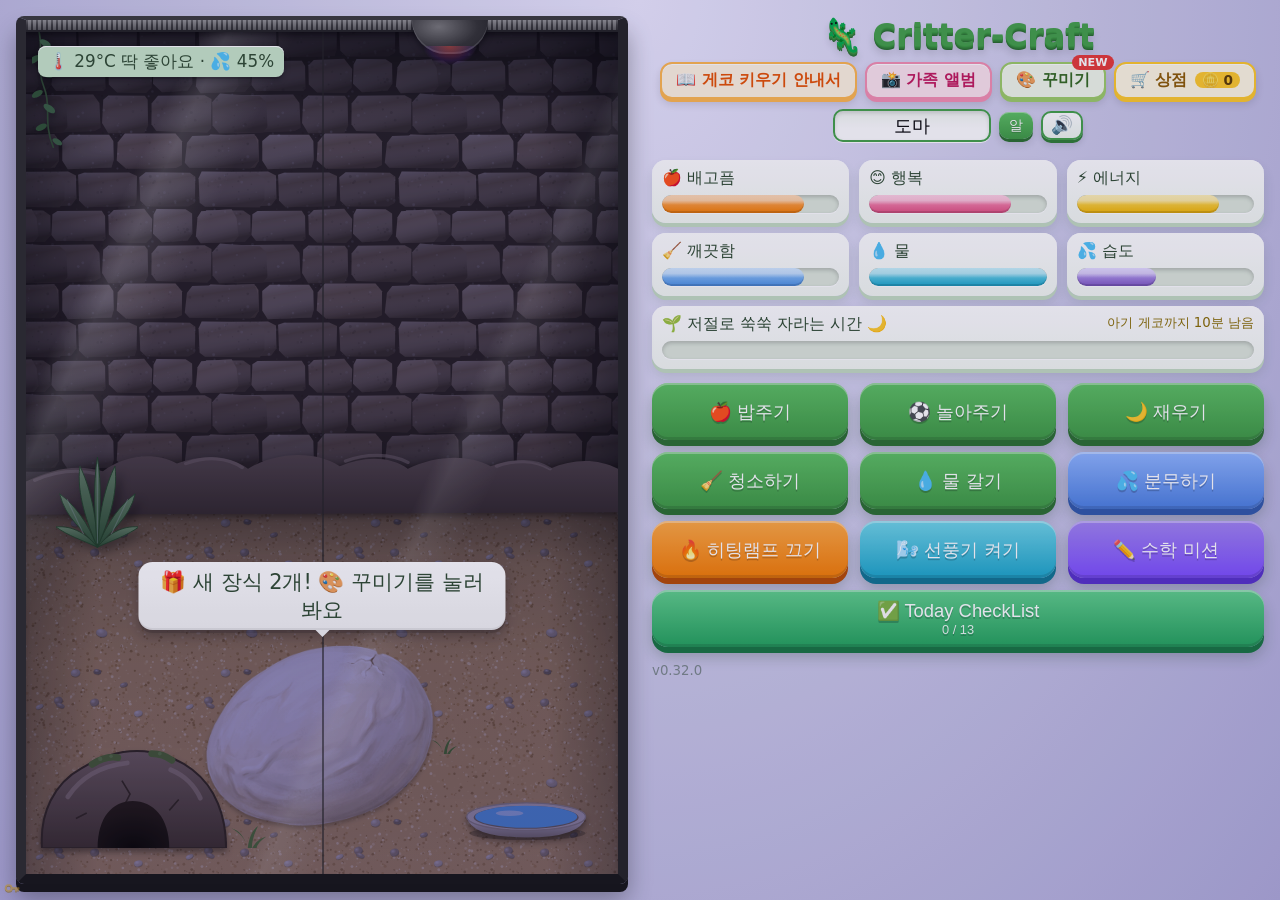
==== commit 9638bd6b: "Speech bubble follows the gecko's head (v0.32.0) Co-Authored-By: Claude Opus 5.5 <noreply@anthropic." ====
--- a/index.html
+++ b/index.html
@@ -8,7 +8,7 @@
 <link rel="manifest" href="manifest.webmanifest">
 <link rel="icon" href="icon-192.png">
 <link rel="apple-touch-icon" href="icon-192.png">
-<link rel="stylesheet" href="style.css?v=0.31.0">
+<link rel="stylesheet" href="style.css?v=0.32.0">
 </head>
 <body>
 <main id="app">
@@ -367,9 +367,9 @@
     </div>
   </div>
 
-  <footer><button id="keyBtn" aria-label="황금 열쇠"><svg viewBox="0 0 24 24" aria-hidden="true"><circle cx="7" cy="12" r="4.5" fill="none" stroke="currentColor" stroke-width="2.6"/><path d="M11.5 12H22M18 12v4M21 12v3" fill="none" stroke="currentColor" stroke-width="2.6" stroke-linecap="round"/></svg></button><small style="opacity:.5">v0.31.0</small></footer>
+  <footer><button id="keyBtn" aria-label="황금 열쇠"><svg viewBox="0 0 24 24" aria-hidden="true"><circle cx="7" cy="12" r="4.5" fill="none" stroke="currentColor" stroke-width="2.6"/><path d="M11.5 12H22M18 12v4M21 12v3" fill="none" stroke="currentColor" stroke-width="2.6" stroke-linecap="round"/></svg></button><small style="opacity:.5">v0.32.0</small></footer>
 </main>
-<script src="game.js?v=0.31.0"></script>
+<script src="game.js?v=0.32.0"></script>
 <script>
   // 앱처럼 설치 + 인터넷 없이도 실행 (sw.js)
   if ("serviceWorker" in navigator) navigator.serviceWorker.register("sw.js").catch(() => {});
--- a/style.css
+++ b/style.css
@@ -146,9 +146,12 @@
 @keyframes rub { from { transform: translateX(-3px) rotate(-1.5deg); } to { transform: translateX(3px) rotate(1.5deg); } }
 #pet.walking #petBody { animation: waddle .45s ease-in-out infinite alternate; }
 @keyframes waddle { from { transform: rotate(-1.2deg) translateX(-1px); } to { transform: rotate(1.2deg) translateX(1px); } }
-#bubble { position: absolute; top: 48px; left: 50%; transform: translateX(-50%); background: linear-gradient(#fff, #f2f2f2); border-radius: 14px; padding: 4px 12px; font-size: .95rem; z-index: 5; min-height: 1.6em; white-space: nowrap;
+/* v0.32.0: 말풍선은 게코 얼굴 바로 위에 뜬다. left/top과 꼬리 위치(--tail)는 game.js placeBubble()이 정한다 */
+#bubble { position: absolute; top: 48px; left: 50%; transform: translate(-50%, -100%); background: linear-gradient(#fff, #f2f2f2); border-radius: 14px; padding: 4px 12px; font-size: .95rem; z-index: 5; min-height: 1.6em;
+  width: max-content; max-width: 62%; text-align: center; white-space: normal; word-break: keep-all; pointer-events: none;
   box-shadow: inset 0 -2px 0 #0001, 0 3px 0 #0002, 0 6px 12px #0004; }
-#bubble::after { content: ""; position: absolute; left: 50%; bottom: -7px; margin-left: -7px; border: 7px solid transparent; border-bottom: 0; border-top-color: #f2f2f2; }
+#bubble:empty { display: none; }
+#bubble::after { content: ""; position: absolute; left: calc(50% + var(--tail, 0px)); bottom: -7px; margin-left: -7px; border: 7px solid transparent; border-bottom: 0; border-top-color: #f2f2f2; }
 /* 응가: 누르면 집게로 집혀 올라가며 사라진다 */
 #poops .poop { position: absolute; z-index: 3; transform: translate(-50%, -50%); font-size: 1.5rem; padding: 6px; cursor: pointer; user-select: none; touch-action: manipulation; filter: drop-shadow(0 3px 2px #0006); }
 #poops.pickable .poop { animation: wiggle .4s infinite alternate; filter: drop-shadow(0 0 6px #ffeb3b) drop-shadow(0 3px 2px #0006); }
@@ -447,7 +450,7 @@
   #lamp { width: 76px; height: 34px; border-radius: 0 0 38px 38px; }
   #glow { top: 26px; width: 70%; height: 55%; }
   #thermo { top: 26px; left: 12px; font-size: 1.05rem; padding: 4px 10px; }
-  #bubble { top: 76px; font-size: 1.3rem; padding: 6px 16px; }
+  #bubble { font-size: 1.3rem; padding: 6px 16px; }
   #dark { top: 70px; font-size: 3rem; }
   .fx { font-size: 3rem; }
   .bug { font-size: 3.8rem; }
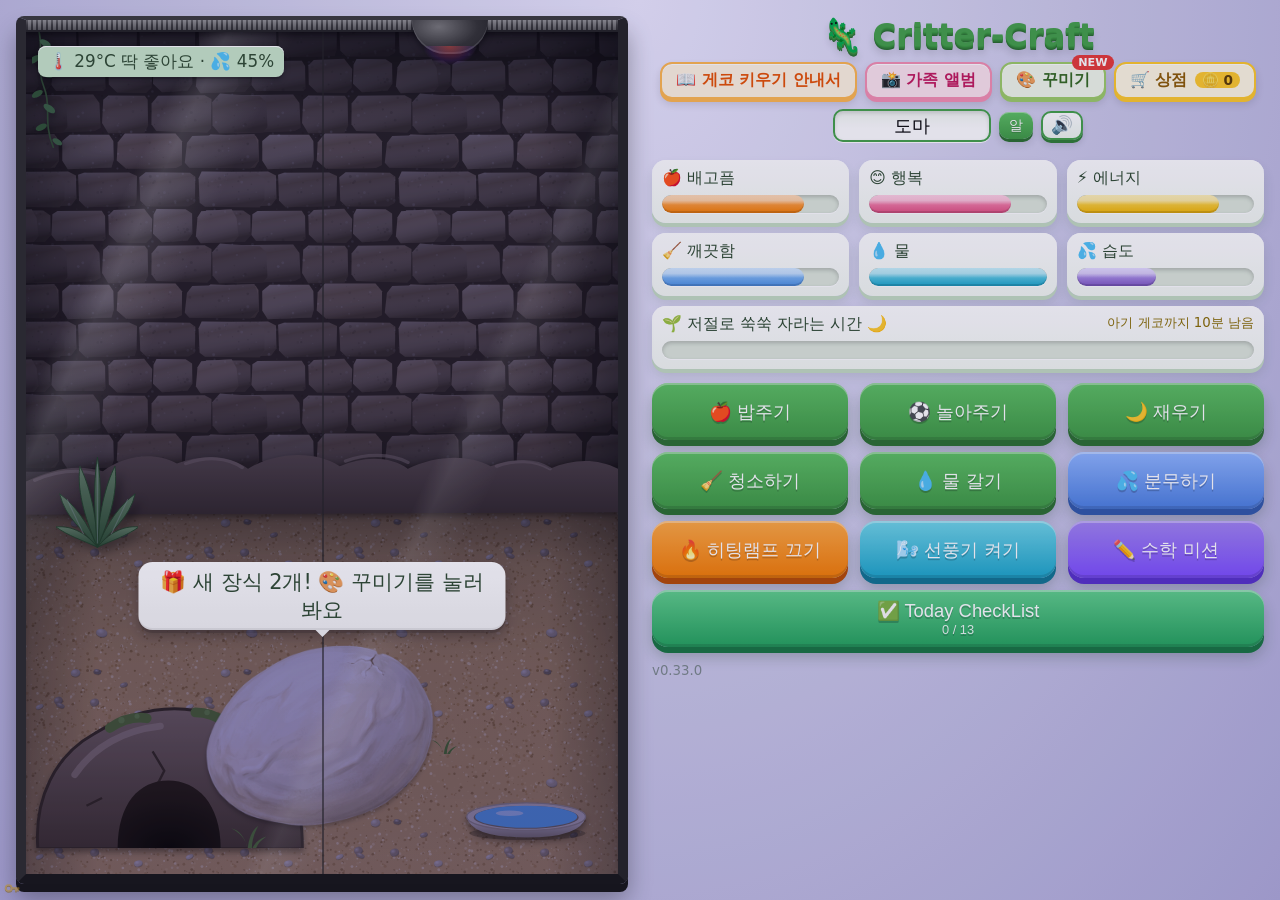
==== commit 1903e17a: "Bigger hide; gecko walks into the hide to sleep, Zzz over the cave (v0.33.0) Co-Authored-By: Claude " ====
--- a/index.html
+++ b/index.html
@@ -8,7 +8,7 @@
 <link rel="manifest" href="manifest.webmanifest">
 <link rel="icon" href="icon-192.png">
 <link rel="apple-touch-icon" href="icon-192.png">
-<link rel="stylesheet" href="style.css?v=0.32.0">
+<link rel="stylesheet" href="style.css?v=0.33.0">
 </head>
 <body>
 <main id="app">
@@ -79,6 +79,7 @@
         <path d="M40 18c6-4 13-6 19-5M84 10c6 0 11 2 15 5" stroke="#6b8f45" stroke-width="5" stroke-linecap="round" fill="none"/>
         <g fill="#7fa857"><circle cx="46" cy="14" r="1.6"/><circle cx="54" cy="12" r="1.3"/><circle cx="90" cy="10" r="1.4"/></g>
         <path d="M44 80c0-23 11-35 26-35s27 12 27 35z" fill="url(#hideIn)"/>
+        <text id="hideZzz" x="88" y="44" font-size="16" font-weight="bold" fill="#fff" stroke="#3a2c20" stroke-width=".8">Zzz</text>
         <!-- 상점 업그레이드 2단계: 이끼 동굴 (3단계에도 남는다) -->
         <g id="hideMoss">
           <path d="M14 40c8-14 22-24 40-28 18-4 38-1 52 10 8 6 14 14 18 24" stroke="#5f9e4f" stroke-width="9" stroke-linecap="round" fill="none" opacity=".92"/>
@@ -367,9 +368,9 @@
     </div>
   </div>
 
-  <footer><button id="keyBtn" aria-label="황금 열쇠"><svg viewBox="0 0 24 24" aria-hidden="true"><circle cx="7" cy="12" r="4.5" fill="none" stroke="currentColor" stroke-width="2.6"/><path d="M11.5 12H22M18 12v4M21 12v3" fill="none" stroke="currentColor" stroke-width="2.6" stroke-linecap="round"/></svg></button><small style="opacity:.5">v0.32.0</small></footer>
+  <footer><button id="keyBtn" aria-label="황금 열쇠"><svg viewBox="0 0 24 24" aria-hidden="true"><circle cx="7" cy="12" r="4.5" fill="none" stroke="currentColor" stroke-width="2.6"/><path d="M11.5 12H22M18 12v4M21 12v3" fill="none" stroke="currentColor" stroke-width="2.6" stroke-linecap="round"/></svg></button><small style="opacity:.5">v0.33.0</small></footer>
 </main>
-<script src="game.js?v=0.32.0"></script>
+<script src="game.js?v=0.33.0"></script>
 <script>
   // 앱처럼 설치 + 인터넷 없이도 실행 (sw.js)
   if ("serviceWorker" in navigator) navigator.serviceWorker.register("sw.js").catch(() => {});
--- a/style.css
+++ b/style.css
@@ -102,7 +102,7 @@
 #decor svg { position: absolute; filter: drop-shadow(0 4px 3px #0006); }
 #decor .d-plant { filter: drop-shadow(5px 6px 4px #0005); }
 .d-plant { left: 5%; bottom: calc(100% - var(--floor) - 6%); width: 14%; }
-.d-hide { left: 2%; bottom: 3%; width: 32%; }
+.d-hide { left: 1%; bottom: 3%; width: 46%; } /* v0.33.0: 게코가 들어가 잘 수 있게 크게 */
 .d-dish { right: 5%; bottom: 4%; width: 21%; }
 /* 앞유리 반사광 + 가운데 미닫이 문틈 */
 #glass { position: absolute; inset: 0; z-index: 2; pointer-events: none;
@@ -517,7 +517,7 @@
 /* ---- 사육장 업그레이드 그림 (#room의 data-hide / data-dish / data-floor) ---- */
 #hideMoss, #hideGems, .ripple { display: none; }
 #room[data-hide="2"] #hideMoss, #room[data-hide="3"] #hideMoss, #room[data-hide="3"] #hideGems { display: inline; }
-#room[data-hide="3"] .d-hide { width: 35%; }
+#room[data-hide="3"] .d-hide { width: 50%; }
 #room[data-dish="2"] .d-dish { width: 24%; }
 #room[data-dish="2"] #bowlG stop:first-child { stop-color: #d6ecff; }
 #room[data-dish="2"] #bowlG stop:last-child { stop-color: #3f79bd; }
@@ -587,3 +587,15 @@
 #matchGrid .mcard.up { background: #fff; box-shadow: inset 0 0 0 3px #d3c7f5, 0 4px 0 #c9cdd6; transform: rotateY(180deg) scaleX(-1); }
 #matchGrid .mcard.done { background: #eafaf0; box-shadow: inset 0 0 0 3px #22a35a, 0 2px 0 #16753e; opacity: .85; }
 #matchGrid .mcard:active { transform: translateY(3px); }
+
+/* ---- 잘 때 은신처 안으로 (v0.33.0) ---- */
+/* 머리(그림의 오른쪽 80%, 뒤집혀서 화면에선 입구 쪽)를 기준으로 작아지며 동굴 속으로 사라진다 */
+#pet.inhide #petBody { transform-origin: 80% 78%; transform: translateX(14%) translateY(4%) scale(.25); opacity: 0;
+  transition: transform 1.4s ease-in, opacity 1.1s ease-in .3s; }
+#pet.inhide::after { opacity: 0; transition: opacity .8s; }
+#pet.inhide { pointer-events: none; }
+/* 동굴 안에서 자는 동안 입구 위로 zzz (예전 왼쪽 위 zzz는 숨긴다) */
+#hideZzz { display: none; }
+#room.night #hideZzz { display: inline; animation: hide-zzz 2.4s ease-in-out infinite; transform-box: fill-box; }
+@keyframes hide-zzz { 0% { transform: translate(0, 6px); opacity: .2; } 50% { opacity: 1; } 100% { transform: translate(8px, -10px); opacity: .2; } }
+#room.night #dark { display: none; }
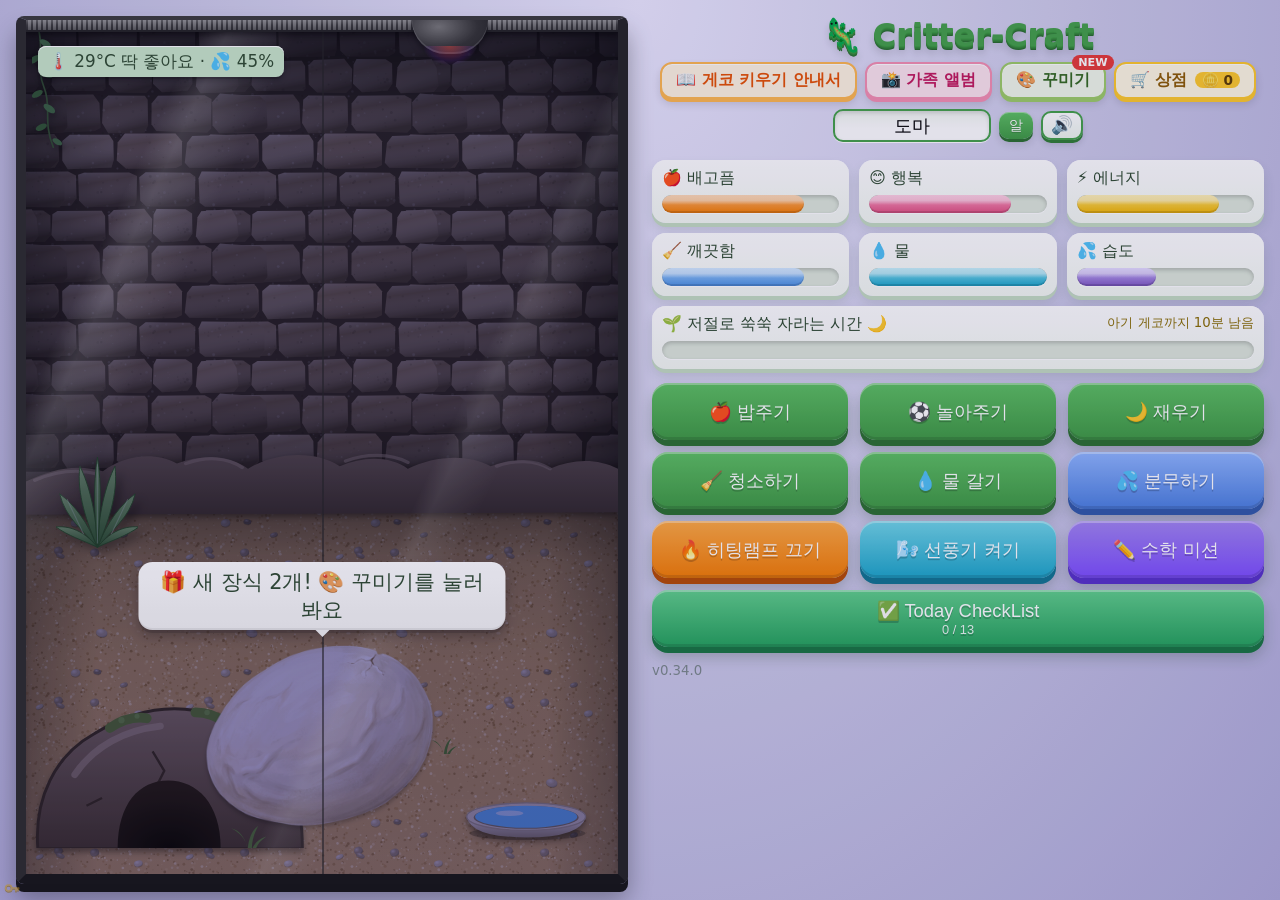
==== commit d93f1ee5: "Sleeping gecko's face peeks out of the hide entrance (v0.34.0) Co-Authored-By: Claude Opus 5.5 <nore" ====
--- a/index.html
+++ b/index.html
@@ -8,7 +8,7 @@
 <link rel="manifest" href="manifest.webmanifest">
 <link rel="icon" href="icon-192.png">
 <link rel="apple-touch-icon" href="icon-192.png">
-<link rel="stylesheet" href="style.css?v=0.33.0">
+<link rel="stylesheet" href="style.css?v=0.34.0">
 </head>
 <body>
 <main id="app">
@@ -79,6 +79,9 @@
         <path d="M40 18c6-4 13-6 19-5M84 10c6 0 11 2 15 5" stroke="#6b8f45" stroke-width="5" stroke-linecap="round" fill="none"/>
         <g fill="#7fa857"><circle cx="46" cy="14" r="1.6"/><circle cx="54" cy="12" r="1.3"/><circle cx="90" cy="10" r="1.4"/></g>
         <path d="M44 80c0-23 11-35 26-35s27 12 27 35z" fill="url(#hideIn)"/>
+        <!-- 잘 때 동굴 입구로 빼꼼 보이는 게코 얼굴 (game.js updatePeek) -->
+        <clipPath id="hideHoleClip"><path d="M44 80c0-23 11-35 26-35s27 12 27 35z"/></clipPath>
+        <image id="hidePeek" clip-path="url(#hideHoleClip)" preserveAspectRatio="xMidYMid meet"/>
         <text id="hideZzz" x="88" y="44" font-size="16" font-weight="bold" fill="#fff" stroke="#3a2c20" stroke-width=".8">Zzz</text>
         <!-- 상점 업그레이드 2단계: 이끼 동굴 (3단계에도 남는다) -->
         <g id="hideMoss">
@@ -368,9 +371,9 @@
     </div>
   </div>
 
-  <footer><button id="keyBtn" aria-label="황금 열쇠"><svg viewBox="0 0 24 24" aria-hidden="true"><circle cx="7" cy="12" r="4.5" fill="none" stroke="currentColor" stroke-width="2.6"/><path d="M11.5 12H22M18 12v4M21 12v3" fill="none" stroke="currentColor" stroke-width="2.6" stroke-linecap="round"/></svg></button><small style="opacity:.5">v0.33.0</small></footer>
+  <footer><button id="keyBtn" aria-label="황금 열쇠"><svg viewBox="0 0 24 24" aria-hidden="true"><circle cx="7" cy="12" r="4.5" fill="none" stroke="currentColor" stroke-width="2.6"/><path d="M11.5 12H22M18 12v4M21 12v3" fill="none" stroke="currentColor" stroke-width="2.6" stroke-linecap="round"/></svg></button><small style="opacity:.5">v0.34.0</small></footer>
 </main>
-<script src="game.js?v=0.33.0"></script>
+<script src="game.js?v=0.34.0"></script>
 <script>
   // 앱처럼 설치 + 인터넷 없이도 실행 (sw.js)
   if ("serviceWorker" in navigator) navigator.serviceWorker.register("sw.js").catch(() => {});
--- a/style.css
+++ b/style.css
@@ -599,3 +599,8 @@
 #room.night #hideZzz { display: inline; animation: hide-zzz 2.4s ease-in-out infinite; transform-box: fill-box; }
 @keyframes hide-zzz { 0% { transform: translate(0, 6px); opacity: .2; } 50% { opacity: 1; } 100% { transform: translate(8px, -10px); opacity: .2; } }
 #room.night #dark { display: none; }
+/* 동굴 입구로 빼꼼 보이는 얼굴: 게코가 쏙 들어간 뒤 천천히 나타나고, 숨 쉬듯 살짝 오르내린다 */
+#hidePeek { display: none; }
+#room.gecko-in #hidePeek { display: inline; animation: peek-in 1.2s ease-out .6s both, peek-breathe 5s ease-in-out 1.8s infinite; }
+@keyframes peek-in { from { opacity: 0; transform: translateY(8px); } to { opacity: 1; transform: none; } }
+@keyframes peek-breathe { 50% { transform: translateY(.8px); } }
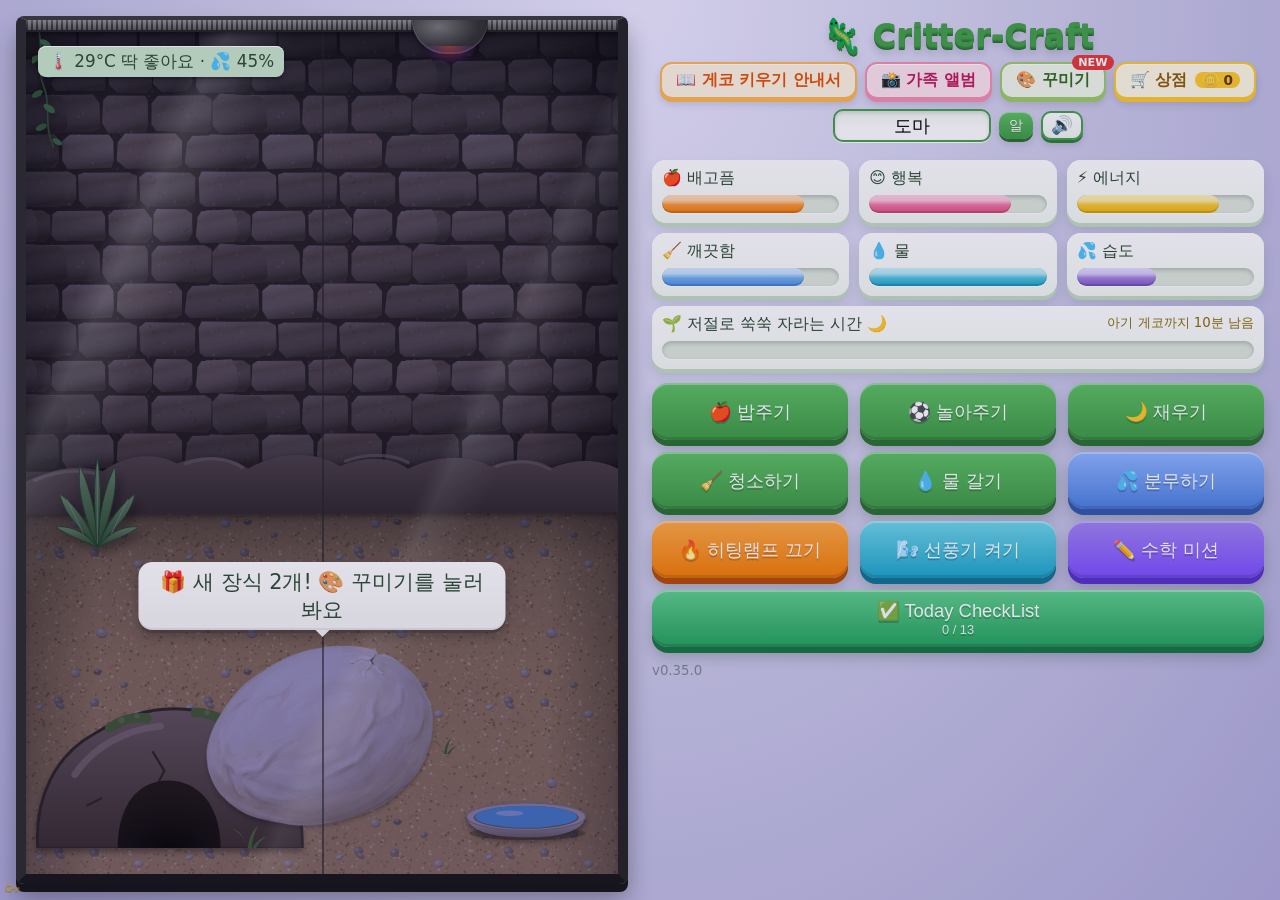
==== commit 9657a6d0: "Friend visits from the dex, 32 morphs, adults prepare eggs instead of shedding, grade 2 times tables" ====
--- a/index.html
+++ b/index.html
@@ -8,7 +8,7 @@
 <link rel="manifest" href="manifest.webmanifest">
 <link rel="icon" href="icon-192.png">
 <link rel="apple-touch-icon" href="icon-192.png">
-<link rel="stylesheet" href="style.css?v=0.34.0">
+<link rel="stylesheet" href="style.css?v=0.35.0">
 </head>
 <body>
 <main id="app">
@@ -371,9 +371,9 @@
     </div>
   </div>
 
-  <footer><button id="keyBtn" aria-label="황금 열쇠"><svg viewBox="0 0 24 24" aria-hidden="true"><circle cx="7" cy="12" r="4.5" fill="none" stroke="currentColor" stroke-width="2.6"/><path d="M11.5 12H22M18 12v4M21 12v3" fill="none" stroke="currentColor" stroke-width="2.6" stroke-linecap="round"/></svg></button><small style="opacity:.5">v0.34.0</small></footer>
+  <footer><button id="keyBtn" aria-label="황금 열쇠"><svg viewBox="0 0 24 24" aria-hidden="true"><circle cx="7" cy="12" r="4.5" fill="none" stroke="currentColor" stroke-width="2.6"/><path d="M11.5 12H22M18 12v4M21 12v3" fill="none" stroke="currentColor" stroke-width="2.6" stroke-linecap="round"/></svg></button><small style="opacity:.5">v0.35.0</small></footer>
 </main>
-<script src="game.js?v=0.34.0"></script>
+<script src="game.js?v=0.35.0"></script>
 <script>
   // 앱처럼 설치 + 인터넷 없이도 실행 (sw.js)
   if ("serviceWorker" in navigator) navigator.serviceWorker.register("sw.js").catch(() => {});
--- a/style.css
+++ b/style.css
@@ -388,6 +388,23 @@
 .dex-card b { display: block; margin-top: 4px; font-size: .95rem; }
 .dex-card small { display: block; font-size: .7rem; color: #8a8a8a; line-height: 1.3; }
 .dex-card .no { color: #c2185b; font-size: .7rem; font-weight: bold; }
+/* v0.35.0: 도감 친구 부르기 */
+.dex-call { margin-top: 6px; width: 100%; padding: 5px 4px; border-radius: 10px; border: 0; background: #ffb74d; color: #4a2a00; font-weight: bold; font-size: .85rem; cursor: pointer; box-shadow: 0 2px 0 #c77c1a; }
+.dex-call:disabled { background: #eee; color: #999; box-shadow: none; cursor: default; }
+
+/* 놀러 온 친구 게코: #pet처럼 바닥을 걸어 다닌다. --face가 -1이면 왼쪽을 본다 */
+#friend { position: absolute; left: 102%; bottom: 5%; width: 50%; height: 58%; pointer-events: none; transform: scaleX(var(--face, 1)); }
+#friend::after { content: ""; position: absolute; left: 14%; right: 14%; bottom: -2.5%; height: 7%; z-index: -1;
+  background: radial-gradient(closest-side, #0008, #0004 55%, transparent); }
+#friend img, #friend svg { position: absolute; inset: 0; width: 100%; height: 100%; object-fit: contain; object-position: center bottom;
+  filter: drop-shadow(0 3px 2px #0004); transform-origin: 50% 72%; animation: breathe 3.2s ease-in-out infinite; }
+#friend.walking img, #friend.walking svg { animation: waddle .45s ease-in-out infinite alternate; }
+#room.friend-play #friend img, #room.friend-play #friend svg { animation: hop .5s ease-in-out infinite; }
+#room.friend-play #petBody { animation: hop .5s ease-in-out infinite .25s; }
+#friendBubble { position: absolute; transform: translate(-50%, -100%); background: linear-gradient(#fffbe8, #fff1c4); border-radius: 14px; padding: 4px 12px; font-size: .95rem; z-index: 5;
+  width: max-content; max-width: 52%; text-align: center; word-break: keep-all; pointer-events: none; box-shadow: inset 0 -2px 0 #0001, 0 3px 0 #0002, 0 6px 12px #0004; }
+#friendBubble:empty { display: none; }
+#friendBubble::after { content: ""; position: absolute; left: calc(50% + var(--tail, 0px)); bottom: -7px; margin-left: -7px; border: 7px solid transparent; border-bottom: 0; border-top-color: #fff1c4; }
 #albumList { display: grid; grid-template-columns: 1fr 1fr; gap: 16px 12px; margin: 14px 4px 4px; }
 .photo { margin: 0; padding: 8px 8px 10px; background: #fff; border-radius: 4px; transform: rotate(-2.5deg);
   box-shadow: 0 1px 2px #0002, 0 6px 12px #0003; }
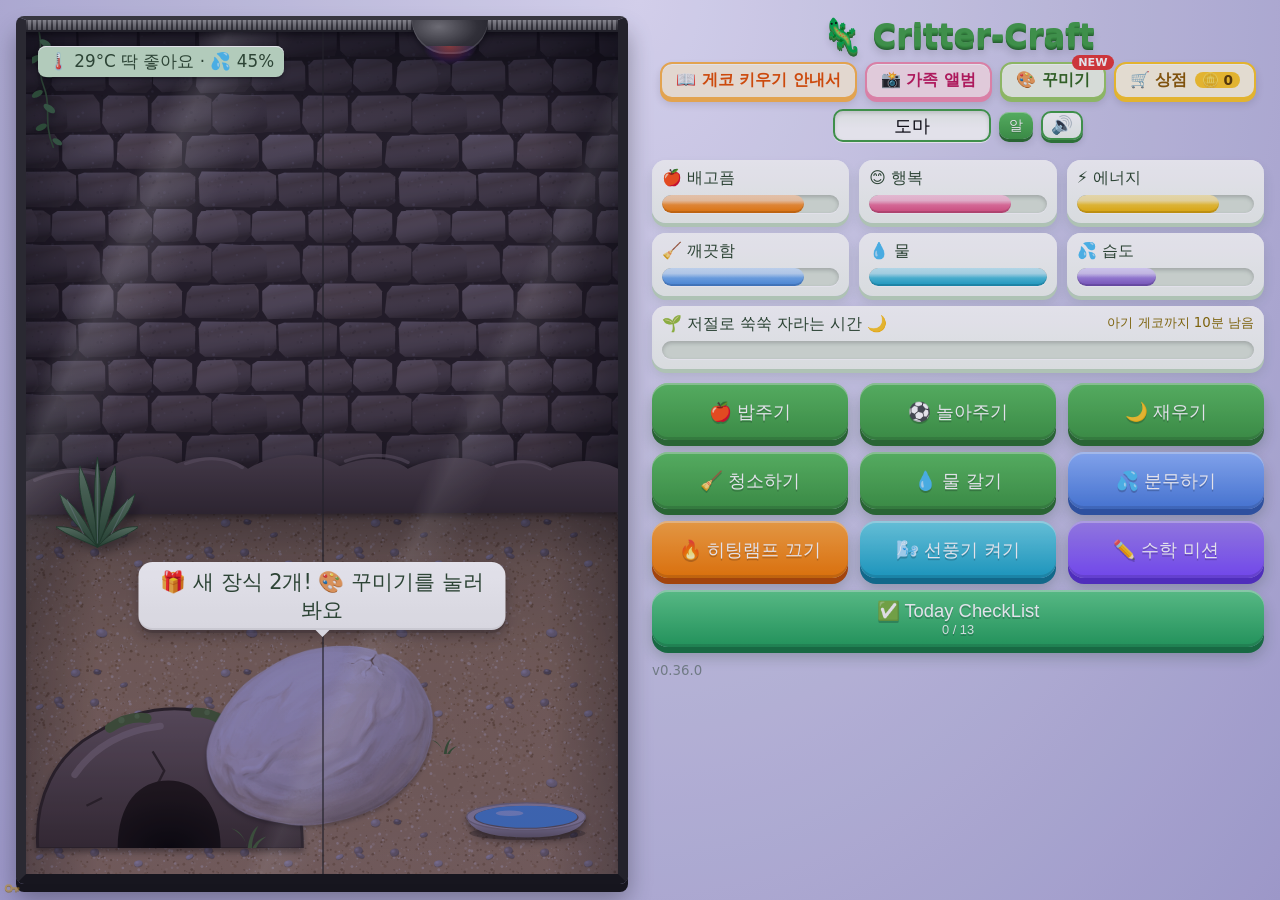
==== commit fef3474d: "Dex friends can visit every 6 hours instead of once a day (v0.36.0) Co-Authored-By: Claude Opus 5.5 " ====
--- a/index.html
+++ b/index.html
@@ -8,7 +8,7 @@
 <link rel="manifest" href="manifest.webmanifest">
 <link rel="icon" href="icon-192.png">
 <link rel="apple-touch-icon" href="icon-192.png">
-<link rel="stylesheet" href="style.css?v=0.35.0">
+<link rel="stylesheet" href="style.css?v=0.36.0">
 </head>
 <body>
 <main id="app">
@@ -371,9 +371,9 @@
     </div>
   </div>
 
-  <footer><button id="keyBtn" aria-label="황금 열쇠"><svg viewBox="0 0 24 24" aria-hidden="true"><circle cx="7" cy="12" r="4.5" fill="none" stroke="currentColor" stroke-width="2.6"/><path d="M11.5 12H22M18 12v4M21 12v3" fill="none" stroke="currentColor" stroke-width="2.6" stroke-linecap="round"/></svg></button><small style="opacity:.5">v0.35.0</small></footer>
+  <footer><button id="keyBtn" aria-label="황금 열쇠"><svg viewBox="0 0 24 24" aria-hidden="true"><circle cx="7" cy="12" r="4.5" fill="none" stroke="currentColor" stroke-width="2.6"/><path d="M11.5 12H22M18 12v4M21 12v3" fill="none" stroke="currentColor" stroke-width="2.6" stroke-linecap="round"/></svg></button><small style="opacity:.5">v0.36.0</small></footer>
 </main>
-<script src="game.js?v=0.35.0"></script>
+<script src="game.js?v=0.36.0"></script>
 <script>
   // 앱처럼 설치 + 인터넷 없이도 실행 (sw.js)
   if ("serviceWorker" in navigator) navigator.serviceWorker.register("sw.js").catch(() => {});
